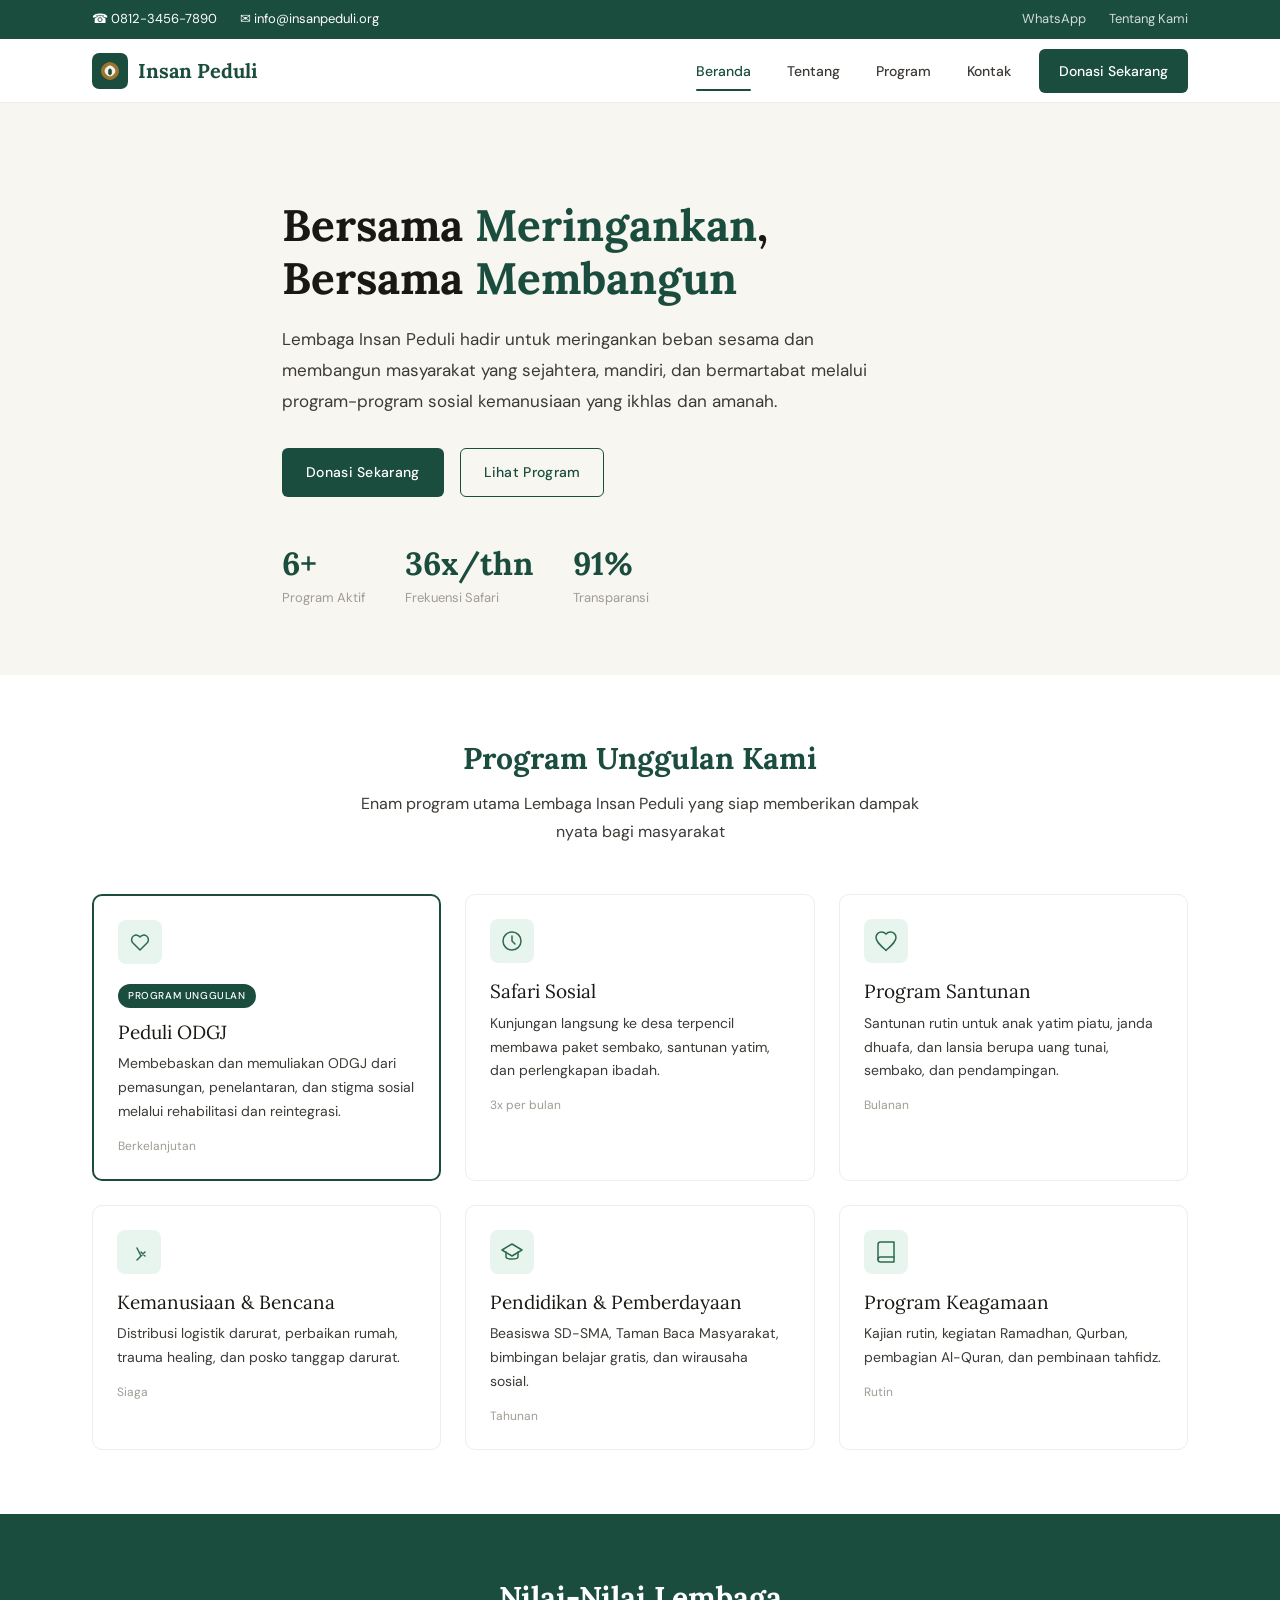
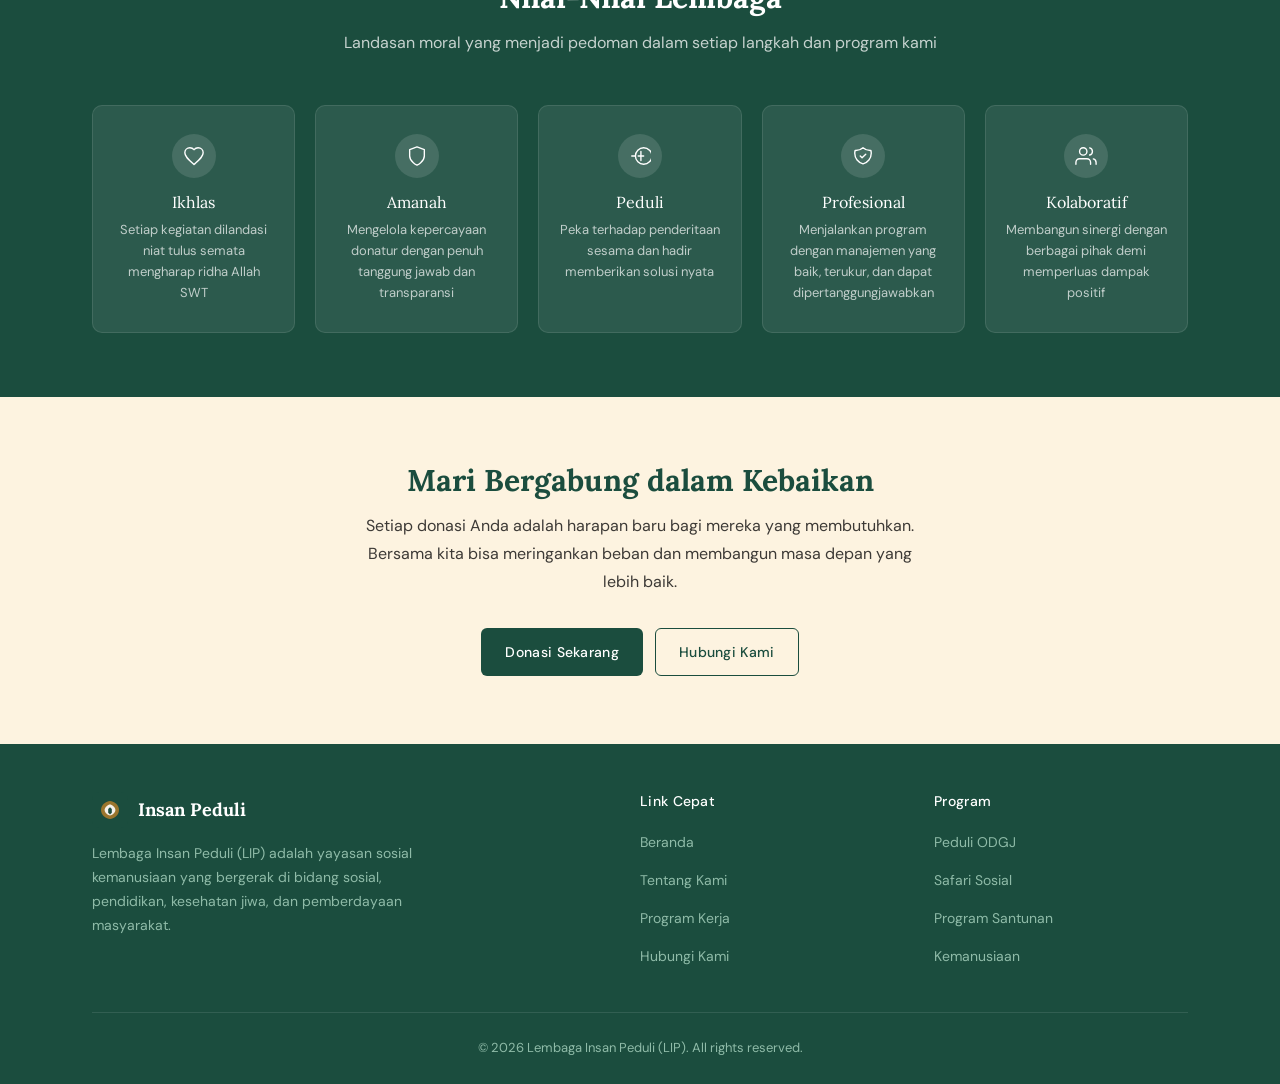
==== index.html @ aee99788 "first commit" ====
<!DOCTYPE html>
<html lang="id">
<head>
  <meta charset="UTF-8">
  <meta name="viewport" content="width=device-width, initial-scale=1.0">
  <meta name="description" content="Lembaga Insan Peduli (LIP) - Yayasan Sosial Kemanusiaan. Bersama Meringankan, Bersama Membangun.">
  <title>Lembaga Insan Peduli | Yayasan Sosial Kemanusiaan</title>
  <link rel="stylesheet" href="css/style.css">
</head>
<body>

  <!-- Top Bar -->
  <div class="top-bar">
    <div class="container">
      <div class="top-bar-left">
        <span>&#9742; 0812-3456-7890</span>
        <span>&#9993; info@insanpeduli.org</span>
      </div>
      <div>
        <a href="https://wa.me/6281234567890" target="_blank">WhatsApp</a>
        <a href="tentang.html">Tentang Kami</a>
      </div>
    </div>
  </div>

  <!-- Header -->
  <header class="header">
    <div class="container">
      <a href="index.html" class="logo">
        <svg width="36" height="36" viewBox="0 0 40 40" fill="none">
          <rect width="40" height="40" rx="8" fill="#1B4D3E"/>
          <path d="M20 10C16 10 10 14 10 20C10 26 16 30 20 30C24 30 30 26 30 20C30 14 24 10 20 10Z" fill="#B07D2A" opacity="0.85"/>
          <path d="M20 14C18 14 14 17 14 20C14 23 18 26 20 26C22 26 26 23 26 20C26 17 22 14 20 14Z" fill="#FFFFFF" opacity="0.9"/>
          <path d="M18 19L20 17L22 19V23L20 25L18 23V19Z" fill="#1B4D3E"/>
        </svg>
        Insan Peduli
      </a>

      <button class="hamburger" aria-label="Menu navigasi">
        <span></span><span></span><span></span>
      </button>

      <nav class="nav">
        <a href="index.html" class="active">Beranda</a>
        <a href="tentang.html">Tentang</a>
        <a href="program.html">Program</a>
        <a href="kontak.html">Kontak</a>
        <a href="https://wa.me/6281234567890" target="_blank" class="btn-donate-nav btn-donate" data-phone="6281234567890">Donasi Sekarang</a>
      </nav>
    </div>
  </header>

  <!-- Hero -->
  <section class="hero">
    <div class="container">
      <h1>Bersama <span>Meringankan</span>,<br>Bersama <span>Membangun</span></h1>
      <p>Lembaga Insan Peduli hadir untuk meringankan beban sesama dan membangun masyarakat yang sejahtera, mandiri, dan bermartabat melalui program-program sosial kemanusiaan yang ikhlas dan amanah.</p>
      <div class="hero-cta">
        <a href="https://wa.me/6281234567890" target="_blank" class="btn btn-primary btn-donate" data-phone="6281234567890">Donasi Sekarang</a>
        <a href="program.html" class="btn btn-secondary">Lihat Program</a>
      </div>
      <div class="hero-stats">
        <div class="stat-item">
          <span class="stat-number" data-target="6" data-suffix="+">0</span>
          <span class="stat-label">Program Aktif</span>
        </div>
        <div class="stat-item">
          <span class="stat-number" data-target="36" data-suffix="x/thn">0</span>
          <span class="stat-label">Frekuensi Safari</span>
        </div>
        <div class="stat-item">
          <span class="stat-number" data-target="100" data-suffix="%">0</span>
          <span class="stat-label">Transparansi</span>
        </div>
      </div>
    </div>
  </section>

  <!-- Program Highlights -->
  <section class="section">
    <div class="container">
      <div class="section-header fade-in">
        <h2>Program Unggulan Kami</h2>
        <p>Enam program utama Lembaga Insan Peduli yang siap memberikan dampak nyata bagi masyarakat</p>
      </div>
      <div class="programs-grid">
        <div class="program-card featured fade-in">
          <div class="card-icon">
            <svg width="24" height="24" viewBox="0 0 24 24" stroke="currentColor" stroke-width="1.5" fill="none" stroke-linecap="round" stroke-linejoin="round">
              <path d="M19.5 12.5L12 20l-7.5-7.5A4.5 4.5 0 1112 7a4.5 4.5 0 117.5 5.5z"/>
            </svg>
          </div>
          <span class="card-badge">Program Unggulan</span>
          <h3>Peduli ODGJ</h3>
          <p>Membebaskan dan memuliakan ODGJ dari pemasungan, penelantaran, dan stigma sosial melalui rehabilitasi dan reintegrasi.</p>
          <span class="card-tag">Berkelanjutan</span>
        </div>
        <div class="program-card fade-in">
          <div class="card-icon">
            <svg width="24" height="24" viewBox="0 0 24 24" stroke="currentColor" stroke-width="1.5" fill="none" stroke-linecap="round" stroke-linejoin="round">
              <path d="M12 21a9 9 0 100-18 9 9 0 000 18z"/>
              <path d="M12 7v5l3 3"/>
            </svg>
          </div>
          <h3>Safari Sosial</h3>
          <p>Kunjungan langsung ke desa terpencil membawa paket sembako, santunan yatim, dan perlengkapan ibadah.</p>
          <span class="card-tag">3x per bulan</span>
        </div>
        <div class="program-card fade-in">
          <div class="card-icon">
            <svg width="24" height="24" viewBox="0 0 24 24" stroke="currentColor" stroke-width="1.5" fill="none" stroke-linecap="round" stroke-linejoin="round">
              <path d="M12 21.35l-1.45-1.32C5.4 15.36 2 12.28 2 8.5 2 5.42 4.42 3 7.5 3c1.74 0 3.41.81 4.5 2.09C13.09 3.81 14.76 3 16.5 3 19.58 3 22 5.42 22 8.5c0 3.78-3.4 6.86-8.55 11.54L12 21.35z"/>
            </svg>
          </div>
          <h3>Program Santunan</h3>
          <p>Santunan rutin untuk anak yatim piatu, janda dhuafa, dan lansia berupa uang tunai, sembako, dan pendampingan.</p>
          <span class="card-tag">Bulanan</span>
        </div>
        <div class="program-card fade-in">
          <div class="card-icon">
            <svg width="24" height="24" viewBox="0 0 24 24" stroke="currentColor" stroke-width="1.5" fill="none" stroke-linecap="round" stroke-linejoin="round">
              <path d="M10 20l4-4m0 0l4-4m-4 4L10 8m4 4l4 4"/>
            </svg>
          </div>
          <h3>Kemanusiaan & Bencana</h3>
          <p>Distribusi logistik darurat, perbaikan rumah, trauma healing, dan posko tanggap darurat.</p>
          <span class="card-tag">Siaga</span>
        </div>
        <div class="program-card fade-in">
          <div class="card-icon">
            <svg width="24" height="24" viewBox="0 0 24 24" stroke="currentColor" stroke-width="1.5" fill="none" stroke-linecap="round" stroke-linejoin="round">
              <path d="M22 10l-10-6L2 10l10 6 10-6z"/>
              <path d="M6 12v5c0 1.1 2.2 2 6 2s6-.9 6-2v-5"/>
            </svg>
          </div>
          <h3>Pendidikan & Pemberdayaan</h3>
          <p>Beasiswa SD-SMA, Taman Baca Masyarakat, bimbingan belajar gratis, dan wirausaha sosial.</p>
          <span class="card-tag">Tahunan</span>
        </div>
        <div class="program-card fade-in">
          <div class="card-icon">
            <svg width="24" height="24" viewBox="0 0 24 24" stroke="currentColor" stroke-width="1.5" fill="none" stroke-linecap="round" stroke-linejoin="round">
              <path d="M4 19.5A2.5 2.5 0 016.5 17H20"/>
              <path d="M6.5 2H20v20H6.5A2.5 2.5 0 014 19.5v-15A2.5 2.5 0 016.5 2z"/>
            </svg>
          </div>
          <h3>Program Keagamaan</h3>
          <p>Kajian rutin, kegiatan Ramadhan, Qurban, pembagian Al-Quran, dan pembinaan tahfidz.</p>
          <span class="card-tag">Rutin</span>
        </div>
      </div>
    </div>
  </section>

  <!-- Nilai Lembaga -->
  <section class="section values-section">
    <div class="container">
      <div class="section-header fade-in">
        <h2>Nilai-Nilai Lembaga</h2>
        <p>Landasan moral yang menjadi pedoman dalam setiap langkah dan program kami</p>
      </div>
      <div class="values-grid">
        <div class="value-item fade-in">
          <div class="value-icon">
            <svg width="22" height="22" viewBox="0 0 24 24" stroke="currentColor" stroke-width="1.5" fill="none" stroke-linecap="round" stroke-linejoin="round">
              <path d="M12 21.35l-1.45-1.32C5.4 15.36 2 12.28 2 8.5 2 5.42 4.42 3 7.5 3c1.74 0 3.41.81 4.5 2.09C13.09 3.81 14.76 3 16.5 3 19.58 3 22 5.42 22 8.5c0 3.78-3.4 6.86-8.55 11.54L12 21.35z"/>
            </svg>
          </div>
          <h4>Ikhlas</h4>
          <p>Setiap kegiatan dilandasi niat tulus semata mengharap ridha Allah SWT</p>
        </div>
        <div class="value-item fade-in">
          <div class="value-icon">
            <svg width="22" height="22" viewBox="0 0 24 24" stroke="currentColor" stroke-width="1.5" fill="none" stroke-linecap="round" stroke-linejoin="round">
              <path d="M12 22s8-4 8-10V5l-8-3-8 3v7c0 6 8 10 8 10z"/>
            </svg>
          </div>
          <h4>Amanah</h4>
          <p>Mengelola kepercayaan donatur dengan penuh tanggung jawab dan transparansi</p>
        </div>
        <div class="value-item fade-in">
          <div class="value-icon">
            <svg width="22" height="22" viewBox="0 0 24 24" stroke="currentColor" stroke-width="1.5" fill="none" stroke-linecap="round" stroke-linejoin="round">
              <path d="M3 12h3m7-5v10m-3-5h6m-9 0a9 9 0 1118 0 9 9 0 01-18 0z"/>
            </svg>
          </div>
          <h4>Peduli</h4>
          <p>Peka terhadap penderitaan sesama dan hadir memberikan solusi nyata</p>
        </div>
        <div class="value-item fade-in">
          <div class="value-icon">
            <svg width="22" height="22" viewBox="0 0 24 24" stroke="currentColor" stroke-width="1.5" fill="none" stroke-linecap="round" stroke-linejoin="round">
              <path d="M9 12l2 2 4-4m5.618-4.016A11.955 11.955 0 0112 2.944a11.955 11.955 0 01-8.618 3.04A12.02 12.02 0 003 9c0 5.591 3.824 10.29 9 11.622 5.176-1.332 9-6.03 9-11.622 0-1.042-.133-2.052-.382-3.016z"/>
            </svg>
          </div>
          <h4>Profesional</h4>
          <p>Menjalankan program dengan manajemen yang baik, terukur, dan dapat dipertanggungjawabkan</p>
        </div>
        <div class="value-item fade-in">
          <div class="value-icon">
            <svg width="22" height="22" viewBox="0 0 24 24" stroke="currentColor" stroke-width="1.5" fill="none" stroke-linecap="round" stroke-linejoin="round">
              <path d="M17 21v-2a4 4 0 00-4-4H5a4 4 0 00-4 4v2"/>
              <circle cx="9" cy="7" r="4"/>
              <path d="M23 21v-2a4 4 0 00-3-3.87"/>
              <path d="M16 3.13a4 4 0 010 7.75"/>
            </svg>
          </div>
          <h4>Kolaboratif</h4>
          <p>Membangun sinergi dengan berbagai pihak demi memperluas dampak positif</p>
        </div>
      </div>
    </div>
  </section>

  <!-- CTA Banner -->
  <section class="section cta-section">
    <div class="container">
      <div class="cta-banner fade-in">
        <h2>Mari Bergabung dalam Kebaikan</h2>
        <p>Setiap donasi Anda adalah harapan baru bagi mereka yang membutuhkan. Bersama kita bisa meringankan beban dan membangun masa depan yang lebih baik.</p>
        <a href="https://wa.me/6281234567890" target="_blank" class="btn btn-primary btn-donate" data-phone="6281234567890">Donasi Sekarang</a>
        <a href="kontak.html" class="btn btn-secondary">Hubungi Kami</a>
      </div>
    </div>
  </section>

  <!-- Footer -->
  <footer class="footer">
    <div class="container">
      <div class="footer-grid">
        <div class="footer-brand">
          <div class="logo">
            <svg width="32" height="32" viewBox="0 0 40 40" fill="none">
              <rect width="40" height="40" rx="8" fill="#1B4D3E"/>
              <path d="M20 10C16 10 10 14 10 20C10 26 16 30 20 30C24 30 30 26 30 20C30 14 24 10 20 10Z" fill="#B07D2A" opacity="0.85"/>
              <path d="M20 14C18 14 14 17 14 20C14 23 18 26 20 26C22 26 26 23 26 20C26 17 22 14 20 14Z" fill="#FFFFFF" opacity="0.9"/>
              <path d="M18 19L20 17L22 19V23L20 25L18 23V19Z" fill="#1B4D3E"/>
            </svg>
            Insan Peduli
          </div>
          <p>Lembaga Insan Peduli (LIP) adalah yayasan sosial kemanusiaan yang bergerak di bidang sosial, pendidikan, kesehatan jiwa, dan pemberdayaan masyarakat.</p>
        </div>
        <div>
          <h4>Link Cepat</h4>
          <ul class="footer-links">
            <li><a href="index.html">Beranda</a></li>
            <li><a href="tentang.html">Tentang Kami</a></li>
            <li><a href="program.html">Program Kerja</a></li>
            <li><a href="kontak.html">Hubungi Kami</a></li>
          </ul>
        </div>
        <div>
          <h4>Program</h4>
          <ul class="footer-links">
            <li><a href="program.html">Peduli ODGJ</a></li>
            <li><a href="program.html#safari">Safari Sosial</a></li>
            <li><a href="program.html#santunan">Program Santunan</a></li>
            <li><a href="program.html#kemanusiaan">Kemanusiaan</a></li>
          </ul>
        </div>
      </div>
      <div class="footer-bottom">
        &copy; <span id="currentYear">2026</span> Lembaga Insan Peduli (LIP). All rights reserved.
      </div>
    </div>
  </footer>

  <script src="js/script.js"></script>
</body>
</html>
---- css/style.css ----
@import url('https://fonts.googleapis.com/css2?family=Lora:wght@400;700&family=DM+Sans:ital,wght@0,400;0,500;1,400&display=swap');

:root {
  --primary: #1B4D3E;
  --primary-hover: #153D31;
  --primary-light: #2D6A4F;
  --secondary: #B07D2A;
  --secondary-bg: #FDF3E0;
  --bg: #FFFFFF;
  --bg-alt: #F8F6F1;
  --border: #F0EDE8;
  --border-input: #D4CFC9;
  --text: #1A1814;
  --text-body: #3D3A36;
  --text-muted: #A09C95;
  --text-footer-muted: #8FBBA8;
  --shadow-hover: 0 4px 16px rgba(0,0,0,0.06);
  --shadow-nav: 0 1px 8px rgba(0,0,0,0.06);
  --radius: 6px;
  --radius-card: 10px;
  --transition: 0.2s ease;
  --font-heading: 'Lora', Georgia, serif;
  --font-body: 'DM Sans', -apple-system, BlinkMacSystemFont, 'Segoe UI', sans-serif;
  --container: 1160px;
}

*, *::before, *::after {
  margin: 0;
  padding: 0;
  box-sizing: border-box;
}

html {
  scroll-behavior: smooth;
}

body {
  font-family: var(--font-body);
  color: var(--text-body);
  background: var(--bg);
  line-height: 1.75;
  -webkit-font-smoothing: antialiased;
}

h1, h2, h3, h4 {
  font-family: var(--font-heading);
  color: var(--text);
  line-height: 1.3;
}

h1 { font-size: clamp(30px, 4vw, 44px); font-weight: 700; color: var(--text); }
h2 { font-size: clamp(24px, 3vw, 30px); font-weight: 700; color: var(--primary); }
h3 { font-size: clamp(17px, 1.6vw, 19px); font-weight: 400; color: var(--text); }
h4 { font-size: 16px; font-weight: 500; color: var(--text); }

p { font-size: 16px; color: var(--text-body); line-height: 1.75; }
small, .text-muted { font-size: 13px; color: var(--text-muted); }

a {
  color: var(--primary-light);
  text-decoration: none;
  transition: color var(--transition);
}
a:hover { color: var(--primary); }

img { max-width: 100%; height: auto; display: block; }

.container {
  width: 100%;
  max-width: var(--container);
  margin: 0 auto;
  padding: 0 32px;
}

.section {
  padding: 64px 0;
}

.section-header {
  text-align: center;
  margin-bottom: 48px;
}

.section-header h2 {
  margin-bottom: 12px;
}

.section-header p {
  max-width: 600px;
  margin: 0 auto;
  font-size: 16px;
  color: var(--text-body);
}

/* ============ TOP BAR ============ */
.top-bar {
  background: var(--primary);
  color: #fff;
  font-size: 13px;
  padding: 8px 0;
}

.top-bar .container {
  display: flex;
  justify-content: space-between;
  align-items: center;
}

.top-bar a {
  color: rgba(255,255,255,0.8);
  margin-left: 20px;
  font-size: 13px;
}

.top-bar a:hover { color: #fff; }

.top-bar .top-bar-left span {
  margin-right: 20px;
}

/* ============ HEADER / NAV ============ */
.header {
  background: var(--bg);
  border-bottom: 1px solid var(--border);
  position: sticky;
  top: 0;
  z-index: 1000;
  transition: box-shadow var(--transition);
  height: 64px;
}

.header.scrolled {
  box-shadow: var(--shadow-nav);
}

.header .container {
  display: flex;
  justify-content: space-between;
  align-items: center;
  height: 64px;
}

.logo {
  display: flex;
  align-items: center;
  gap: 10px;
  font-family: var(--font-heading);
  font-weight: 700;
  font-size: 20px;
  color: var(--primary);
}

.logo svg {
  width: 36px;
  height: 36px;
}

.nav {
  display: flex;
  align-items: center;
  gap: 4px;
}

.nav a {
  padding: 8px 16px;
  color: var(--text-body);
  font-family: var(--font-body);
  font-weight: 500;
  font-size: 14px;
  border-radius: var(--radius);
  transition: color var(--transition);
  position: relative;
}

.nav a:hover {
  color: var(--primary);
}

.nav a.active {
  color: var(--primary);
}

.nav a.active::after {
  content: '';
  position: absolute;
  bottom: 0;
  left: 16px;
  right: 16px;
  height: 2px;
  background: var(--primary);
  border-radius: 1px;
}

.btn-donate-nav {
  background: var(--primary) !important;
  color: #fff !important;
  padding: 10px 20px !important;
  border-radius: var(--radius) !important;
  font-weight: 500 !important;
  font-size: 14px !important;
  margin-left: 8px;
}

.btn-donate-nav:hover {
  background: var(--primary-hover) !important;
  color: #fff !important;
}

/* Hamburger */
.hamburger {
  display: none;
  flex-direction: column;
  gap: 5px;
  cursor: pointer;
  padding: 8px;
  background: none;
  border: none;
  min-width: 44px;
  min-height: 44px;
  align-items: center;
  justify-content: center;
}

.hamburger span {
  width: 22px;
  height: 2px;
  background: var(--text-body);
  border-radius: 2px;
  transition: var(--transition);
}

.hamburger.active span:nth-child(1) {
  transform: rotate(45deg) translate(5px, 5px);
}
.hamburger.active span:nth-child(2) {
  opacity: 0;
}
.hamburger.active span:nth-child(3) {
  transform: rotate(-45deg) translate(5px, -5px);
}

/* ============ BUTTONS ============ */
.btn {
  display: inline-flex;
  align-items: center;
  gap: 8px;
  padding: 12px 24px;
  border-radius: var(--radius);
  font-family: var(--font-body);
  font-weight: 500;
  font-size: 14px;
  letter-spacing: 0.3px;
  border: none;
  cursor: pointer;
  transition: background var(--transition), color var(--transition);
  text-decoration: none;
}

.btn-primary {
  background: var(--primary);
  color: #fff;
}

.btn-primary:hover {
  background: var(--primary-hover);
  color: #fff;
}

.btn-secondary {
  background: transparent;
  color: var(--primary);
  border: 1.5px solid var(--primary);
  padding: 11px 23px;
}

.btn-secondary:hover {
  background: #F0F7F4;
  color: var(--primary);
}

.btn-wa {
  background: #25D366;
  color: #fff;
}

.btn-wa:hover {
  background: #1da851;
  color: #fff;
}

/* ============ HERO ============ */
.hero {
  padding: 96px 0 64px;
  background: var(--bg-alt);
}

.hero .container {
  max-width: 780px;
  margin: 0 auto;
  padding: 0 32px;
}

.hero h1 {
  margin-bottom: 20px;
  line-height: 1.2;
}

.hero h1 span {
  color: var(--primary);
}

.hero p {
  font-size: 17px;
  color: var(--text-body);
  margin-bottom: 32px;
  max-width: 600px;
  line-height: 1.8;
}

.hero-cta {
  display: flex;
  gap: 16px;
  flex-wrap: wrap;
  margin-bottom: 48px;
}

.hero-stats {
  display: flex;
  gap: 40px;
}

.hero-stats .stat-item {
  text-align: left;
}

.hero-stats .stat-number {
  font-family: var(--font-heading);
  font-size: 32px;
  font-weight: 700;
  color: var(--primary);
  display: block;
  line-height: 1.2;
}

.hero-stats .stat-label {
  font-size: 13px;
  color: var(--text-muted);
  font-weight: 400;
}

@media (prefers-reduced-motion: reduce) {
  *, *::before, *::after {
    animation-duration: 0.01ms !important;
    transition-duration: 0.01ms !important;
  }
}

/* ============ PROGRAM HIGHLIGHTS ============ */
.programs-grid {
  display: grid;
  grid-template-columns: repeat(3, 1fr);
  gap: 24px;
}

.program-card {
  background: var(--bg);
  border-radius: var(--radius-card);
  padding: 24px 24px 20px;
  box-shadow: none;
  border: 1px solid var(--border);
  transition: transform var(--transition), box-shadow var(--transition);
}

.program-card:hover {
  transform: translateY(-2px);
  box-shadow: var(--shadow-hover);
}

.program-card .card-icon {
  width: 44px;
  height: 44px;
  background: #E8F5EE;
  border-radius: 8px;
  display: flex;
  align-items: center;
  justify-content: center;
  font-size: 22px;
  margin-bottom: 16px;
  color: var(--primary-light);
}

.program-card h3 {
  margin-bottom: 8px;
}

.program-card p {
  font-size: 14px;
  color: var(--text-body);
  line-height: 1.7;
}

.program-card .card-badge {
  display: inline-block;
  background: var(--primary);
  color: #fff;
  font-family: var(--font-body);
  font-weight: 500;
  font-size: 10px;
  text-transform: uppercase;
  letter-spacing: 0.6px;
  padding: 3px 10px;
  border-radius: 100px;
  margin-bottom: 12px;
}

.program-card .card-tag {
  display: inline-block;
  font-size: 12px;
  color: var(--text-muted);
  margin-top: 12px;
  font-weight: 400;
}

.program-card.featured {
  border: 2px solid var(--primary);
}

/* ============ VALUES ============ */
.values-section {
  background: var(--primary);
}

.values-section .section-header h2 {
  color: #fff;
}

.values-section .section-header p {
  color: rgba(255,255,255,0.75);
}

.values-grid {
  display: grid;
  grid-template-columns: repeat(5, 1fr);
  gap: 20px;
}

.value-item {
  background: rgba(255,255,255,0.08);
  border-radius: var(--radius-card);
  padding: 28px 20px;
  text-align: center;
  border: 1px solid rgba(255,255,255,0.1);
  transition: background var(--transition);
}

.value-item:hover {
  background: rgba(255,255,255,0.12);
}

.value-item .value-icon {
  width: 44px;
  height: 44px;
  background: rgba(255,255,255,0.12);
  border-radius: 50%;
  display: flex;
  align-items: center;
  justify-content: center;
  font-size: 20px;
  margin: 0 auto 14px;
  color: #fff;
}

.value-item h4 {
  font-size: 16px;
  margin-bottom: 8px;
  color: #fff;
  font-family: var(--font-heading);
  font-weight: 400;
}

.value-item p {
  font-size: 13px;
  color: rgba(255,255,255,0.7);
  line-height: 1.6;
}

/* ============ CTA BANNER ============ */
.cta-section {
  background: var(--secondary-bg);
}

.cta-banner {
  text-align: center;
  max-width: 700px;
  margin: 0 auto;
}

.cta-banner h2 {
  margin-bottom: 12px;
}

.cta-banner p {
  color: var(--text-body);
  max-width: 560px;
  margin: 0 auto 28px;
  font-size: 16px;
}

.cta-banner .btn {
  margin: 4px;
}

/* ============ FOOTER ============ */
.footer {
  background: var(--primary);
  padding: 48px 0 24px;
}

.footer-grid {
  display: grid;
  grid-template-columns: 2fr 1fr 1fr;
  gap: 40px;
  padding-bottom: 32px;
  border-bottom: 1px solid rgba(255,255,255,0.1);
}

.footer-brand .logo {
  color: #fff;
  font-size: 18px;
  margin-bottom: 14px;
}

.footer-brand p {
  font-size: 14px;
  line-height: 1.7;
  color: var(--text-footer-muted);
  max-width: 360px;
}

.footer h4 {
  color: #fff;
  font-size: 14px;
  margin-bottom: 18px;
  letter-spacing: 0.3px;
  font-family: var(--font-body);
  font-weight: 500;
}

.footer-links {
  list-style: none;
}

.footer-links li {
  margin-bottom: 10px;
}

.footer-links a {
  color: var(--text-footer-muted);
  font-size: 14px;
}

.footer-links a:hover {
  color: #fff;
}

.footer-contact p {
  font-size: 14px;
  margin-bottom: 8px;
  display: flex;
  align-items: flex-start;
  gap: 8px;
  color: var(--text-footer-muted);
}

.footer-contact .contact-label {
  min-width: 70px;
  color: rgba(255,255,255,0.7);
}

.footer-bottom {
  padding: 24px 0 0;
  text-align: center;
  font-size: 13px;
  color: var(--text-footer-muted);
}

/* ============ PAGE HERO (Inner Pages) ============ */
.page-hero {
  background: var(--bg-alt);
  padding: 64px 0 48px;
  text-align: center;
  border-bottom: 1px solid var(--border);
}

.page-hero h1 {
  margin-bottom: 10px;
  color: var(--text);
}

.page-hero p {
  color: var(--text-body);
  font-size: 17px;
  max-width: 500px;
  margin: 0 auto;
}

.page-hero .breadcrumb {
  font-size: 13px;
  color: var(--text-muted);
  margin-top: 12px;
}

.page-hero .breadcrumb a {
  color: var(--text-muted);
}

.page-hero .breadcrumb a:hover {
  color: var(--primary);
}

/* ============ ABOUT PAGE ============ */
.about-intro {
  display: grid;
  grid-template-columns: 1fr 1fr;
  gap: 50px;
  align-items: center;
}

.about-intro-content h2 {
  margin-bottom: 16px;
}

.about-intro-content p {
  color: var(--text-body);
  margin-bottom: 16px;
  line-height: 1.8;
  font-size: 16px;
}

.about-intro-image {
  border-radius: var(--radius-card);
  overflow: hidden;
  background: var(--bg-alt);
  border: 1px solid var(--border);
  aspect-ratio: 4/3;
  display: flex;
  align-items: center;
  justify-content: center;
  color: var(--primary);
}

/* Vision Mission */
.visi-misi {
  display: grid;
  grid-template-columns: 1fr 1fr;
  gap: 24px;
}

.visi-box, .misi-box {
  background: var(--bg);
  border-radius: var(--radius-card);
  padding: 32px;
  border: 1px solid var(--border);
}

.visi-box h3, .misi-box h3 {
  margin-bottom: 16px;
  display: flex;
  align-items: center;
  gap: 10px;
  font-size: 20px;
  font-weight: 700;
  color: var(--primary);
}

.visi-box p {
  font-size: 17px;
  font-style: italic;
  color: var(--text-body);
  line-height: 1.8;
}

.misi-box ul {
  list-style: none;
  padding: 0;
}

.misi-box ul li {
  padding: 8px 0;
  color: var(--text-body);
  display: flex;
  gap: 10px;
  align-items: flex-start;
  font-size: 15px;
}

.misi-box ul li::before {
  content: '';
  width: 6px;
  height: 6px;
  background: var(--primary-light);
  border-radius: 50%;
  flex-shrink: 0;
  margin-top: 10px;
}

/* Structure Table */
.structure-table-wrapper {
  overflow-x: auto;
  background: var(--bg);
  border-radius: var(--radius-card);
  border: 1px solid var(--border);
}

.structure-table {
  width: 100%;
  border-collapse: collapse;
}

.structure-table th {
  background: var(--primary);
  color: #fff;
  padding: 12px 20px;
  text-align: left;
  font-weight: 500;
  font-size: 14px;
  font-family: var(--font-body);
}

.structure-table td {
  padding: 12px 20px;
  border-bottom: 1px solid var(--border);
  color: var(--text-body);
  font-size: 15px;
}

.structure-table tr:last-child td {
  border-bottom: none;
}

.structure-table tr:hover td {
  background: var(--bg-alt);
}

/* ============ PROGRAMS PAGE ============ */
.program-detail-card {
  background: var(--bg);
  border-radius: var(--radius-card);
  overflow: hidden;
  border: 1px solid var(--border);
  margin-bottom: 24px;
  display: grid;
  grid-template-columns: 1fr 2fr;
  transition: transform var(--transition), box-shadow var(--transition);
}

.program-detail-card:hover {
  transform: translateY(-2px);
  box-shadow: var(--shadow-hover);
}

.program-detail-card .pd-icon {
  background: var(--bg-alt);
  display: flex;
  flex-direction: column;
  align-items: center;
  justify-content: center;
  color: var(--primary);
  padding: 32px;
  text-align: center;
  min-height: 200px;
  border-right: 1px solid var(--border);
}

.program-detail-card .pd-icon .pd-emoji {
  font-size: 36px;
  margin-bottom: 10px;
}

.program-detail-card .pd-icon .pd-label {
  font-size: 11px;
  text-transform: uppercase;
  letter-spacing: 0.8px;
  color: var(--text-muted);
  font-family: var(--font-body);
  font-weight: 500;
}

.program-detail-card .pd-body {
  padding: 28px 28px 24px;
}

.program-detail-card .pd-body h3 {
  margin-bottom: 8px;
  font-size: 20px;
  font-weight: 700;
  color: var(--text);
}

.program-detail-card .pd-body .pd-badge {
  display: inline-block;
  background: var(--secondary-bg);
  color: #8A5E1A;
  font-family: var(--font-body);
  font-weight: 500;
  font-size: 11px;
  text-transform: uppercase;
  letter-spacing: 0.6px;
  padding: 4px 12px;
  border-radius: 100px;
  margin-bottom: 12px;
}

.program-detail-card .pd-body p {
  color: var(--text-body);
  font-size: 15px;
  line-height: 1.8;
  margin-bottom: 12px;
}

.program-detail-card .pd-body .pd-details {
  display: grid;
  grid-template-columns: 1fr 1fr;
  gap: 6px;
  margin-top: 16px;
  padding-top: 16px;
  border-top: 1px solid var(--border);
}

.program-detail-card .pd-body .pd-details span {
  font-size: 13px;
  color: var(--text-muted);
  display: flex;
  align-items: center;
  gap: 6px;
}

.program-detail-card .pd-body .pd-details strong {
  color: var(--text-body);
  font-weight: 500;
}

/* ============ CONTACT PAGE ============ */
.contact-grid {
  display: grid;
  grid-template-columns: 1fr 1.2fr;
  gap: 40px;
}

.contact-info-cards {
  display: flex;
  flex-direction: column;
  gap: 16px;
}

.contact-info-item {
  background: var(--bg);
  border-radius: var(--radius-card);
  padding: 20px 24px;
  border: 1px solid var(--border);
  display: flex;
  align-items: flex-start;
  gap: 16px;
  transition: background var(--transition);
}

.contact-info-item:hover {
  background: var(--bg-alt);
}

.contact-info-item .ci-icon {
  width: 44px;
  height: 44px;
  background: #E8F5EE;
  border-radius: 8px;
  display: flex;
  align-items: center;
  justify-content: center;
  font-size: 20px;
  flex-shrink: 0;
  color: var(--primary-light);
}

.contact-info-item h4 {
  font-size: 15px;
  margin-bottom: 4px;
}

.contact-info-item p {
  color: var(--text-body);
  font-size: 14px;
  line-height: 1.6;
}

.contact-info-item a {
  color: var(--primary-light);
  font-weight: 500;
}

.contact-form-wrapper {
  background: var(--bg);
  border-radius: var(--radius-card);
  padding: 32px;
  border: 1px solid var(--border);
}

.contact-form-wrapper h3 {
  margin-bottom: 24px;
  font-size: 22px;
  color: var(--primary);
  font-weight: 700;
}

.form-group {
  margin-bottom: 18px;
}

.form-group label {
  display: block;
  font-size: 13px;
  font-weight: 500;
  margin-bottom: 6px;
  color: var(--text-body);
  font-family: var(--font-body);
}

.form-group input,
.form-group textarea,
.form-group select {
  width: 100%;
  padding: 10px 14px;
  border: 1px solid var(--border-input);
  border-radius: var(--radius);
  font-family: var(--font-body);
  font-size: 15px;
  color: var(--text);
  background: var(--bg);
  transition: border-color var(--transition), box-shadow var(--transition);
  outline: none;
}

.form-group input:focus,
.form-group textarea:focus,
.form-group select:focus {
  border-color: var(--primary-light);
  box-shadow: 0 0 0 3px rgba(45, 106, 79, 0.12);
}

.form-group input::placeholder,
.form-group textarea::placeholder {
  color: var(--text-muted);
}

.form-group textarea {
  min-height: 120px;
  resize: vertical;
}

.form-row {
  display: grid;
  grid-template-columns: 1fr 1fr;
  gap: 16px;
}

/* Map */
.map-wrapper {
  border-radius: var(--radius-card);
  overflow: hidden;
  border: 1px solid var(--border);
  margin-top: 40px;
}

.map-placeholder {
  height: 300px;
  background: var(--bg-alt);
  display: flex;
  flex-direction: column;
  align-items: center;
  justify-content: center;
  color: var(--text-muted);
  font-size: 15px;
}

.map-placeholder .map-icon {
  font-size: 40px;
  margin-bottom: 10px;
  opacity: 0.5;
}

/* ============ RESPONSIVE ============ */
@media (max-width: 1023px) {
  .values-grid {
    grid-template-columns: repeat(3, 1fr);
  }
  .programs-grid {
    grid-template-columns: repeat(2, 1fr);
  }
  .program-detail-card {
    grid-template-columns: 1fr;
  }
  .program-detail-card .pd-icon {
    min-height: 140px;
    padding: 24px;
    border-right: none;
    border-bottom: 1px solid var(--border);
  }
}

@media (max-width: 639px) {
  .container {
    padding: 0 20px;
  }

  .section {
    padding: 40px 0;
  }

  .section-header {
    margin-bottom: 32px;
  }

  .header {
    height: 56px;
  }

  .header .container {
    height: 56px;
  }

  .hamburger {
    display: flex;
  }

  .nav {
    position: fixed;
    top: 56px;
    left: 0;
    right: 0;
    background: var(--bg);
    flex-direction: column;
    padding: 16px;
    border-bottom: 1px solid var(--border);
    box-shadow: var(--shadow-nav);
    transform: translateY(-110%);
    opacity: 0;
    pointer-events: none;
    transition: transform var(--transition), opacity var(--transition);
    gap: 2px;
  }

  .nav.open {
    transform: translateY(0);
    opacity: 1;
    pointer-events: all;
  }

  .nav a {
    width: 100%;
    padding: 12px 16px;
    min-height: 44px;
    display: flex;
    align-items: center;
  }

  .nav a.active::after {
    display: none;
  }

  .btn-donate-nav {
    margin-left: 0;
    margin-top: 8px;
    text-align: center;
    justify-content: center;
  }

  .hero {
    padding: 48px 0 40px;
  }

  .hero .container {
    padding: 0 20px;
  }

  .hero h1 {
    font-size: 30px;
  }

  .hero p {
    font-size: 15px;
  }

  .hero-cta {
    flex-direction: column;
    gap: 12px;
  }

  .hero-cta .btn {
    width: 100%;
    justify-content: center;
  }

  .hero-stats {
    gap: 24px;
    flex-wrap: wrap;
  }

  .hero-stats .stat-number {
    font-size: 26px;
  }

  .values-grid {
    grid-template-columns: repeat(2, 1fr);
  }

  .programs-grid {
    grid-template-columns: 1fr;
  }

  .about-intro {
    grid-template-columns: 1fr;
    gap: 24px;
  }

  .visi-misi {
    grid-template-columns: 1fr;
  }

  .contact-grid {
    grid-template-columns: 1fr;
  }

  .form-row {
    grid-template-columns: 1fr;
  }

  .footer-grid {
    grid-template-columns: 1fr;
    gap: 32px;
  }

  .cta-banner .btn {
    width: 100%;
    justify-content: center;
  }

  .page-hero {
    padding: 40px 0 32px;
  }

  .program-detail-card .pd-body {
    padding: 20px;
  }

  .program-detail-card .pd-body .pd-details {
    grid-template-columns: 1fr;
  }

  .contact-form-wrapper {
    padding: 24px 20px;
  }

  .contact-info-item {
    padding: 16px 20px;
  }
}

@media (max-width: 420px) {
  .hero-cta .btn {
    width: 100%;
    justify-content: center;
  }

  .values-grid {
    grid-template-columns: 1fr;
  }

  .btn {
    width: 100%;
    justify-content: center;
  }
}

/* ============ ANIMATIONS ============ */
.fade-in {
  opacity: 0;
  transform: translateY(12px);
  transition: opacity 0.4s ease, transform 0.4s ease;
}

.fade-in.visible {
  opacity: 1;
  transform: translateY(0);
}

/* ============ SUCCESS MESSAGE ============ */
.form-success {
  display: none;
  background: #E8F5EE;
  color: var(--primary);
  padding: 14px 18px;
  border-radius: var(--radius);
  margin-bottom: 20px;
  font-size: 14px;
  border: 1px solid rgba(27, 77, 62, 0.15);
}

.form-success.show {
  display: block;
}
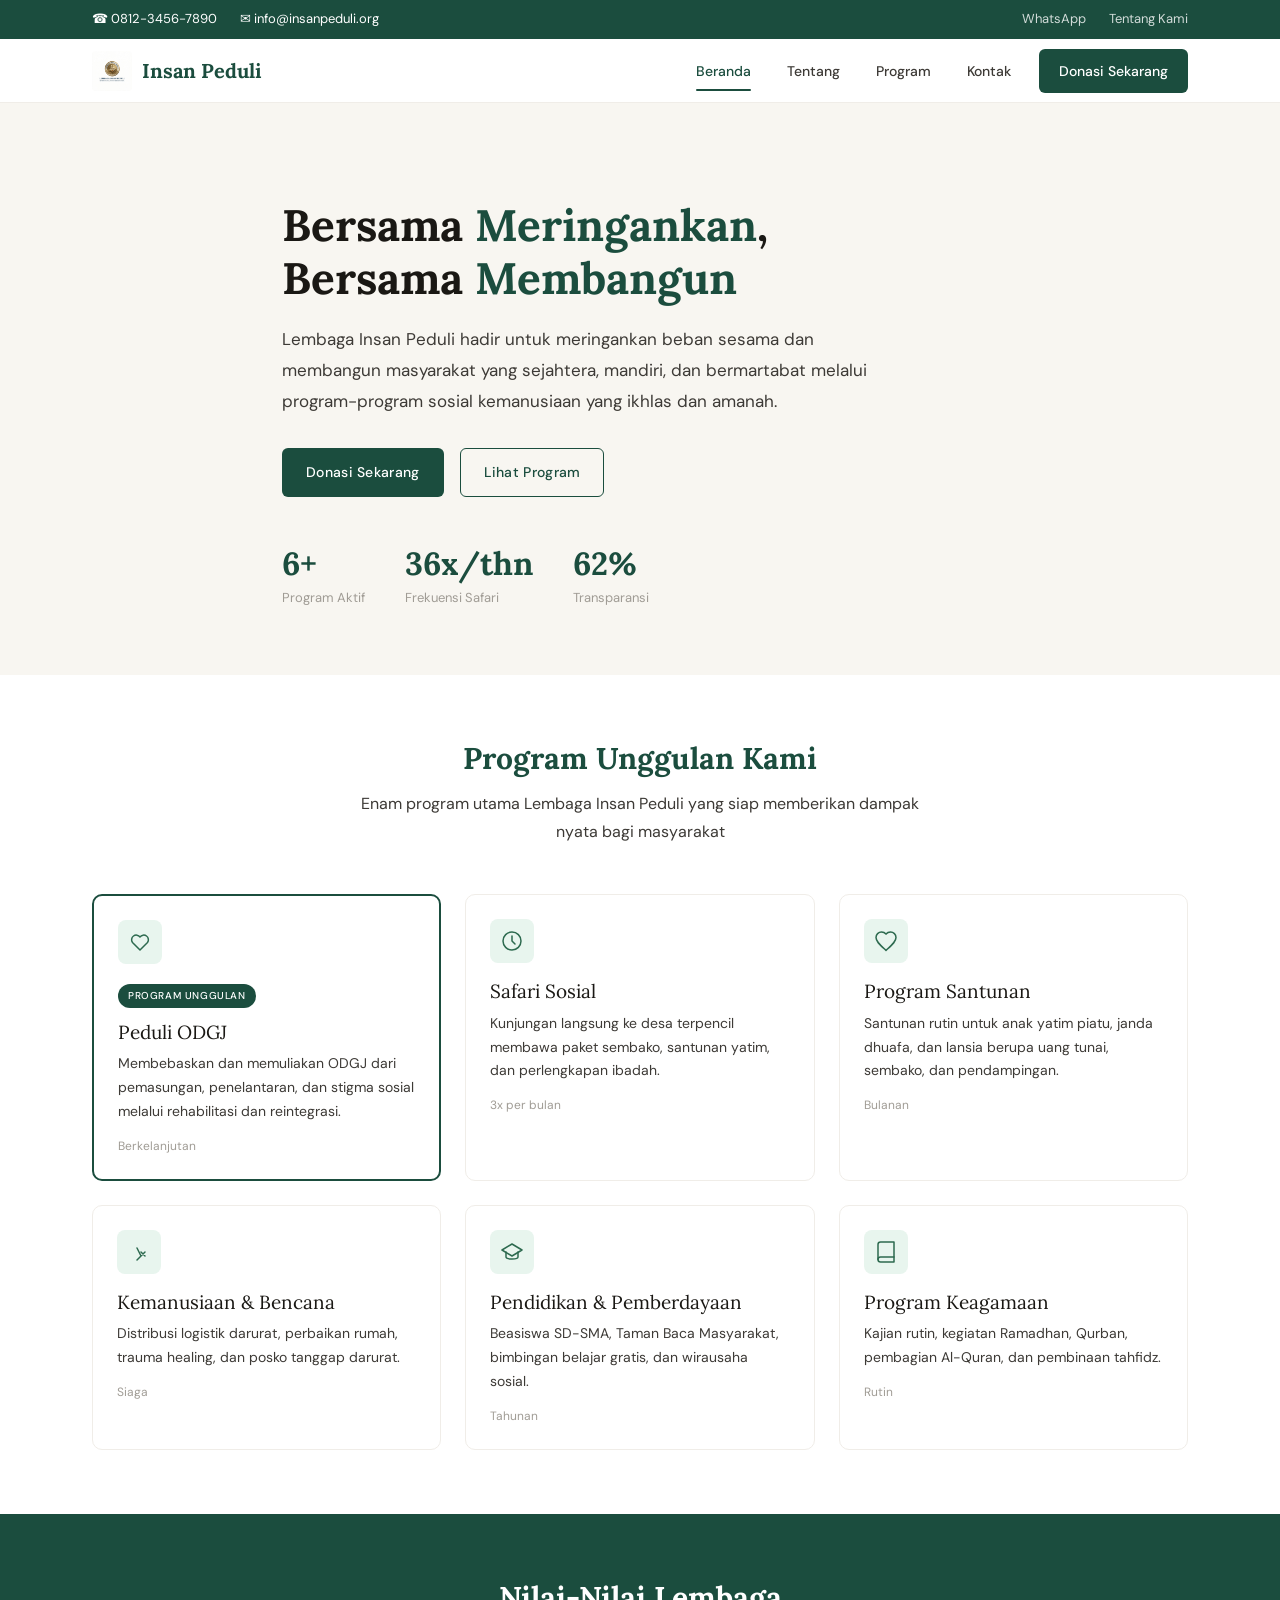
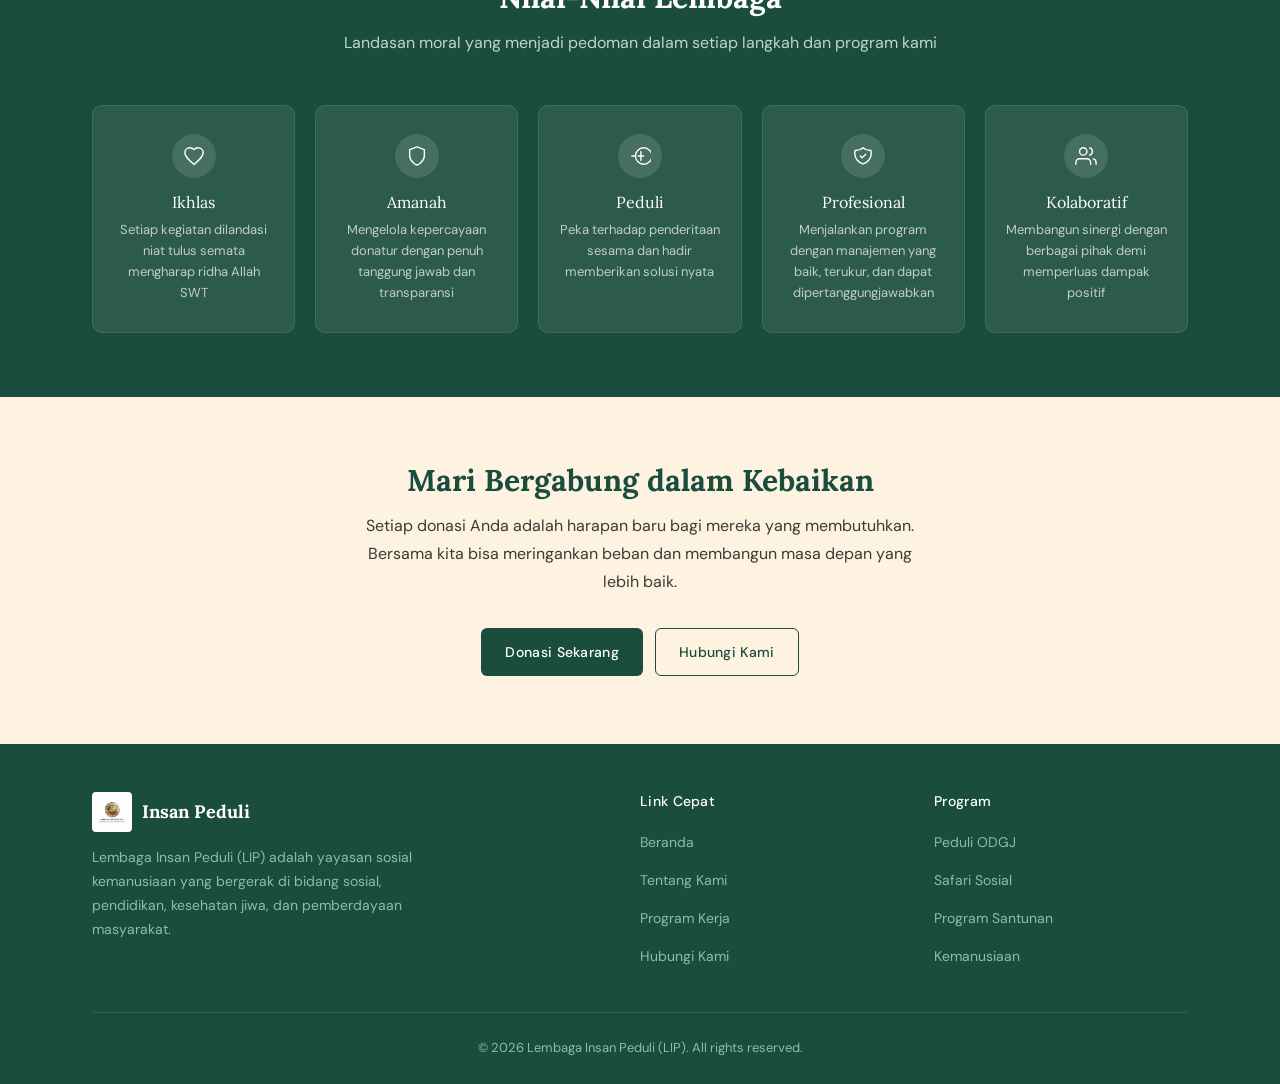
==== commit 7472dcc6: "up" ====
--- a/index.html
+++ b/index.html
@@ -27,12 +27,7 @@
   <header class="header">
     <div class="container">
       <a href="index.html" class="logo">
-        <svg width="36" height="36" viewBox="0 0 40 40" fill="none">
-          <rect width="40" height="40" rx="8" fill="#1B4D3E"/>
-          <path d="M20 10C16 10 10 14 10 20C10 26 16 30 20 30C24 30 30 26 30 20C30 14 24 10 20 10Z" fill="#B07D2A" opacity="0.85"/>
-          <path d="M20 14C18 14 14 17 14 20C14 23 18 26 20 26C22 26 26 23 26 20C26 17 22 14 20 14Z" fill="#FFFFFF" opacity="0.9"/>
-          <path d="M18 19L20 17L22 19V23L20 25L18 23V19Z" fill="#1B4D3E"/>
-        </svg>
+        <img src="images/Logo/logo.jpg" alt="Logo Lembaga Insan Peduli">
         Insan Peduli
       </a>
 
@@ -230,12 +225,7 @@
       <div class="footer-grid">
         <div class="footer-brand">
           <div class="logo">
-            <svg width="32" height="32" viewBox="0 0 40 40" fill="none">
-              <rect width="40" height="40" rx="8" fill="#1B4D3E"/>
-              <path d="M20 10C16 10 10 14 10 20C10 26 16 30 20 30C24 30 30 26 30 20C30 14 24 10 20 10Z" fill="#B07D2A" opacity="0.85"/>
-              <path d="M20 14C18 14 14 17 14 20C14 23 18 26 20 26C22 26 26 23 26 20C26 17 22 14 20 14Z" fill="#FFFFFF" opacity="0.9"/>
-              <path d="M18 19L20 17L22 19V23L20 25L18 23V19Z" fill="#1B4D3E"/>
-            </svg>
+            <img src="images/Logo/logo.jpg" alt="Logo Lembaga Insan Peduli">
             Insan Peduli
           </div>
           <p>Lembaga Insan Peduli (LIP) adalah yayasan sosial kemanusiaan yang bergerak di bidang sosial, pendidikan, kesehatan jiwa, dan pemberdayaan masyarakat.</p>
--- a/css/style.css
+++ b/css/style.css
@@ -155,6 +155,12 @@
   height: 36px;
 }
 
+.logo img {
+  height: 40px;
+  width: auto;
+  border-radius: 4px;
+}
+
 .nav {
   display: flex;
   align-items: center;
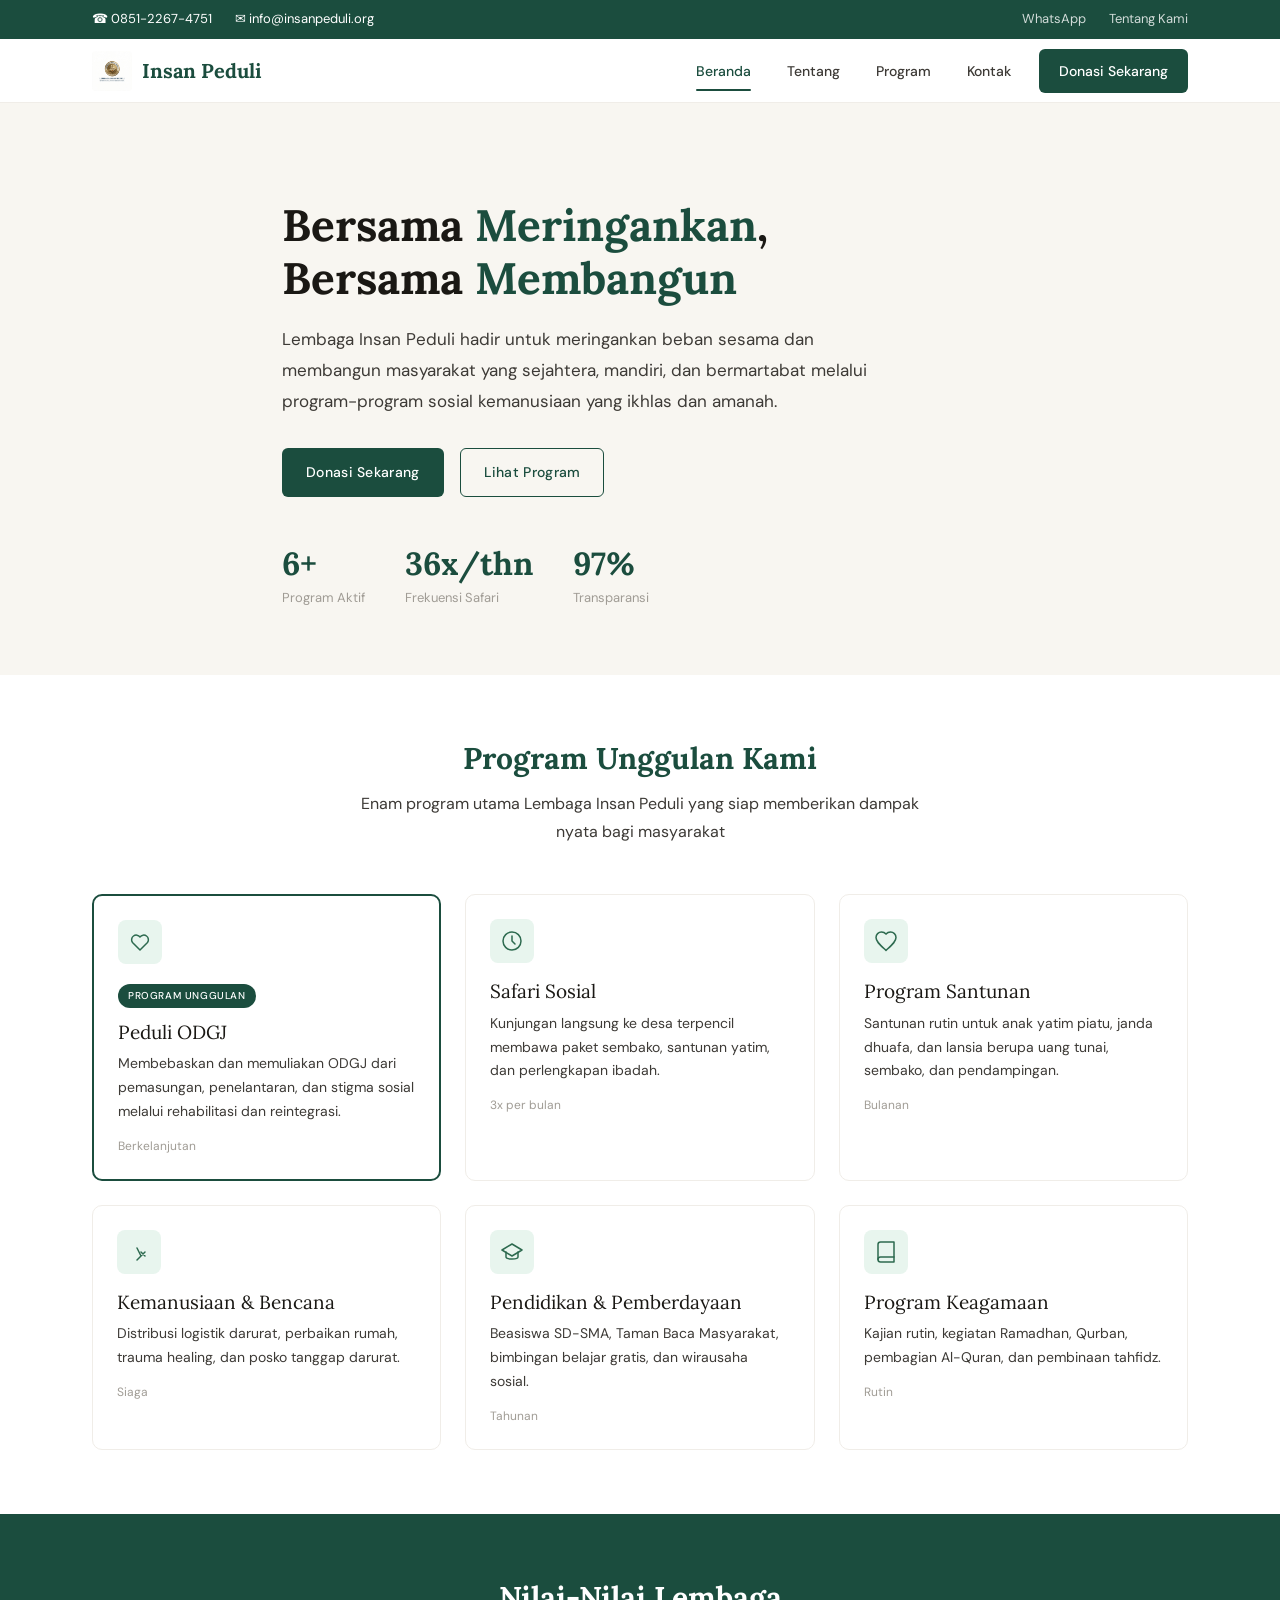
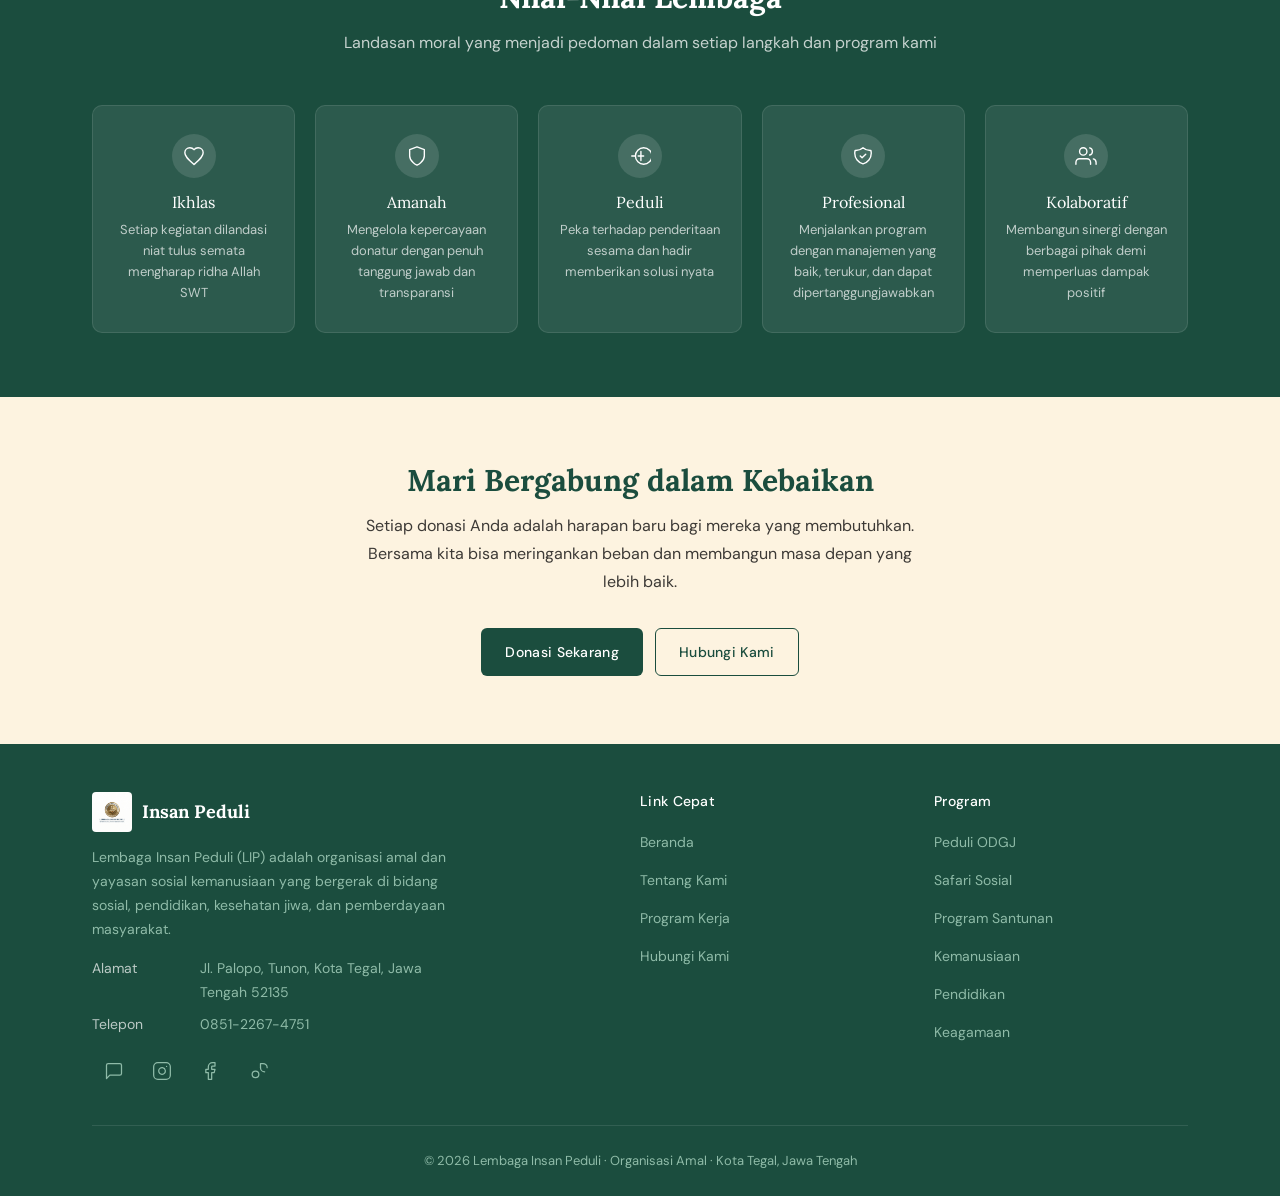
==== commit cf78056b: "up" ====
--- a/index.html
+++ b/index.html
@@ -13,11 +13,11 @@
   <div class="top-bar">
     <div class="container">
       <div class="top-bar-left">
-        <span>&#9742; 0812-3456-7890</span>
+        <span>&#9742; 0851-2267-4751</span>
         <span>&#9993; info@insanpeduli.org</span>
       </div>
       <div>
-        <a href="https://wa.me/6281234567890" target="_blank">WhatsApp</a>
+        <a href="https://wa.me/6285122674751" target="_blank">WhatsApp</a>
         <a href="tentang.html">Tentang Kami</a>
       </div>
     </div>
@@ -40,7 +40,7 @@
         <a href="tentang.html">Tentang</a>
         <a href="program.html">Program</a>
         <a href="kontak.html">Kontak</a>
-        <a href="https://wa.me/6281234567890" target="_blank" class="btn-donate-nav btn-donate" data-phone="6281234567890">Donasi Sekarang</a>
+        <a href="https://wa.me/6285122674751" target="_blank" class="btn-donate-nav btn-donate" data-phone="6285122674751">Donasi Sekarang</a>
       </nav>
     </div>
   </header>
@@ -51,7 +51,7 @@
       <h1>Bersama <span>Meringankan</span>,<br>Bersama <span>Membangun</span></h1>
       <p>Lembaga Insan Peduli hadir untuk meringankan beban sesama dan membangun masyarakat yang sejahtera, mandiri, dan bermartabat melalui program-program sosial kemanusiaan yang ikhlas dan amanah.</p>
       <div class="hero-cta">
-        <a href="https://wa.me/6281234567890" target="_blank" class="btn btn-primary btn-donate" data-phone="6281234567890">Donasi Sekarang</a>
+        <a href="https://wa.me/6285122674751" target="_blank" class="btn btn-primary btn-donate" data-phone="6285122674751">Donasi Sekarang</a>
         <a href="program.html" class="btn btn-secondary">Lihat Program</a>
       </div>
       <div class="hero-stats">
@@ -213,7 +213,7 @@
       <div class="cta-banner fade-in">
         <h2>Mari Bergabung dalam Kebaikan</h2>
         <p>Setiap donasi Anda adalah harapan baru bagi mereka yang membutuhkan. Bersama kita bisa meringankan beban dan membangun masa depan yang lebih baik.</p>
-        <a href="https://wa.me/6281234567890" target="_blank" class="btn btn-primary btn-donate" data-phone="6281234567890">Donasi Sekarang</a>
+        <a href="https://wa.me/6285122674751" target="_blank" class="btn btn-primary btn-donate" data-phone="6285122674751">Donasi Sekarang</a>
         <a href="kontak.html" class="btn btn-secondary">Hubungi Kami</a>
       </div>
     </div>
@@ -228,7 +228,37 @@
             <img src="images/Logo/logo.jpg" alt="Logo Lembaga Insan Peduli">
             Insan Peduli
           </div>
-          <p>Lembaga Insan Peduli (LIP) adalah yayasan sosial kemanusiaan yang bergerak di bidang sosial, pendidikan, kesehatan jiwa, dan pemberdayaan masyarakat.</p>
+          <p>Lembaga Insan Peduli (LIP) adalah organisasi amal dan yayasan sosial kemanusiaan yang bergerak di bidang sosial, pendidikan, kesehatan jiwa, dan pemberdayaan masyarakat.</p>
+          <div class="footer-contact" style="margin-top:16px;">
+            <p><span class="contact-label">Alamat</span> Jl. Palopo, Tunon, Kota Tegal, Jawa Tengah 52135</p>
+            <p><span class="contact-label">Telepon</span> 0851-2267-4751</p>
+          </div>
+          <div class="footer-social">
+            <a href="https://wa.me/6285122674751" target="_blank" aria-label="WhatsApp">
+              <svg width="20" height="20" viewBox="0 0 24 24" stroke="currentColor" stroke-width="1.5" fill="none" stroke-linecap="round" stroke-linejoin="round">
+                <path d="M21 15a2 2 0 01-2 2H7l-4 4V5a2 2 0 012-2h14a2 2 0 012 2z"/>
+              </svg>
+            </a>
+            <a href="https://instagram.com/lembagainsanpeduli" target="_blank" aria-label="Instagram">
+              <svg width="20" height="20" viewBox="0 0 24 24" stroke="currentColor" stroke-width="1.5" fill="none" stroke-linecap="round" stroke-linejoin="round">
+                <rect x="2" y="2" width="20" height="20" rx="5" ry="5"/>
+                <path d="M16 11.37A4 4 0 1112.63 8 4 4 0 0116 11.37z"/>
+                <line x1="17.5" y1="6.5" x2="17.51" y2="6.5"/>
+              </svg>
+            </a>
+            <a href="https://facebook.com/LembagaInsanPeduli" target="_blank" aria-label="Facebook">
+              <svg width="20" height="20" viewBox="0 0 24 24" stroke="currentColor" stroke-width="1.5" fill="none" stroke-linecap="round" stroke-linejoin="round">
+                <path d="M18 2h-3a5 5 0 00-5 5v3H7v4h3v8h4v-8h3l1-4h-4V7a1 1 0 011-1h3z"/>
+              </svg>
+            </a>
+            <a href="https://tiktok.com/@LembagaInsanPeduli" target="_blank" aria-label="TikTok">
+              <svg width="20" height="20" viewBox="0 0 24 24" stroke="currentColor" stroke-width="1.5" fill="none" stroke-linecap="round" stroke-linejoin="round">
+                <path d="M9 12a4 4 0 100 8 4 4 0 000-8z"/>
+                <path d="M15 8a5 5 0 005 5"/>
+                <path d="M15 8V3h3a5 5 0 015 5"/>
+              </svg>
+            </a>
+          </div>
         </div>
         <div>
           <h4>Link Cepat</h4>
@@ -246,11 +276,13 @@
             <li><a href="program.html#safari">Safari Sosial</a></li>
             <li><a href="program.html#santunan">Program Santunan</a></li>
             <li><a href="program.html#kemanusiaan">Kemanusiaan</a></li>
+            <li><a href="program.html#pendidikan">Pendidikan</a></li>
+            <li><a href="program.html#keagamaan">Keagamaan</a></li>
           </ul>
         </div>
       </div>
       <div class="footer-bottom">
-        &copy; <span id="currentYear">2026</span> Lembaga Insan Peduli (LIP). All rights reserved.
+        &copy; <span id="currentYear">2026</span> Lembaga Insan Peduli &middot; Organisasi Amal &middot; Kota Tegal, Jawa Tengah
       </div>
     </div>
   </footer>
--- a/css/style.css
+++ b/css/style.css
@@ -579,8 +579,31 @@
 }
 
 .footer-contact .contact-label {
-  min-width: 70px;
+  min-width: 100px;
   color: rgba(255,255,255,0.7);
+  flex-shrink: 0;
+}
+
+.footer-social {
+  display: flex;
+  gap: 4px;
+  margin-top: 12px;
+}
+
+.footer-social a {
+  width: 44px;
+  height: 44px;
+  display: flex;
+  align-items: center;
+  justify-content: center;
+  color: var(--text-footer-muted);
+  transition: color var(--transition), background var(--transition);
+  border-radius: 6px;
+}
+
+.footer-social a:hover {
+  color: #fff;
+  background: rgba(255,255,255,0.08);
 }
 
 .footer-bottom {
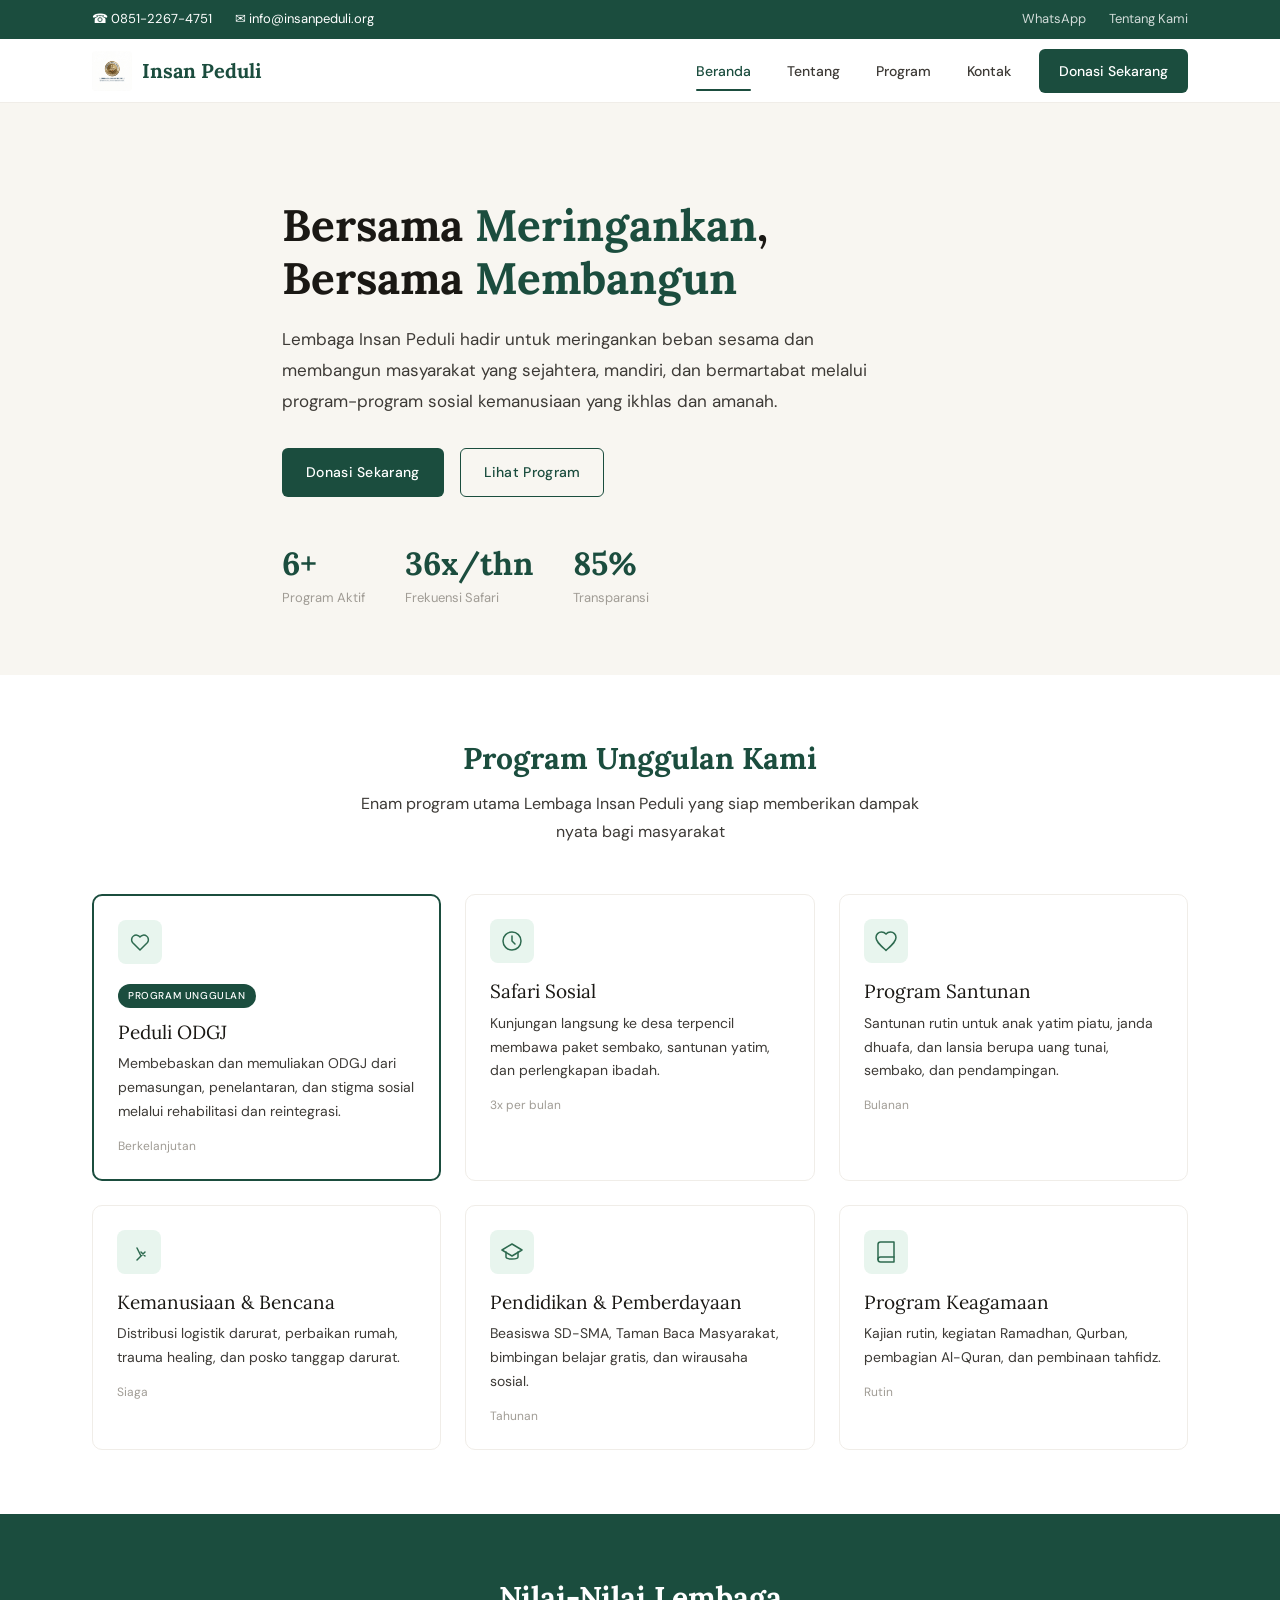
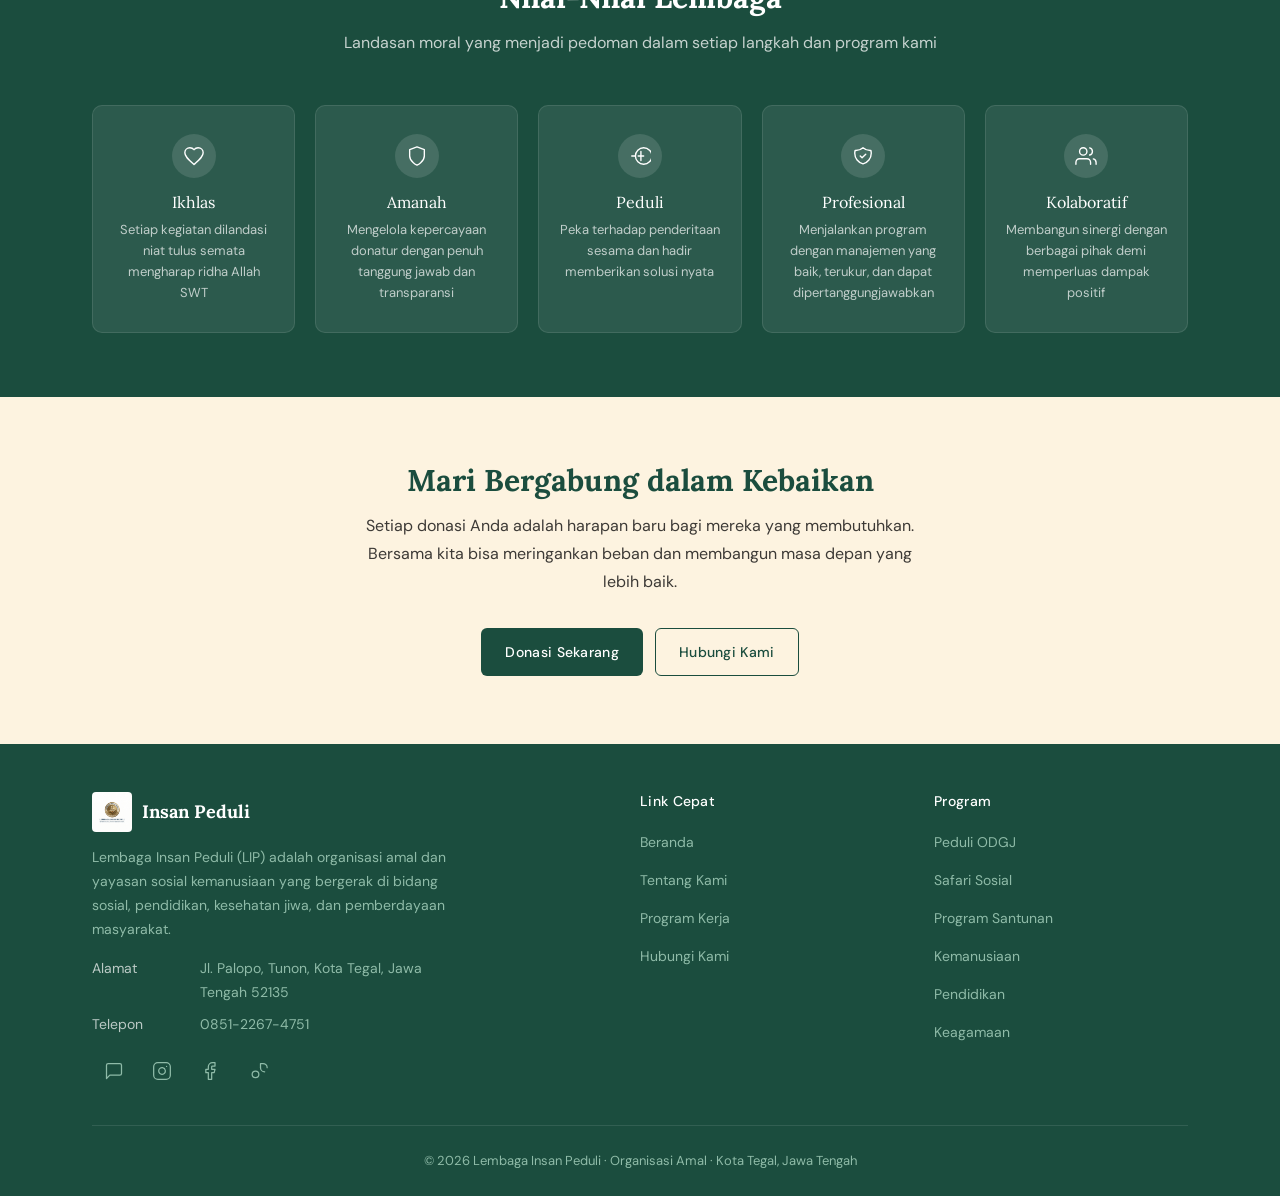
==== commit 47b4b40f: "up" ====
--- a/index.html
+++ b/index.html
@@ -4,7 +4,7 @@
   <meta charset="UTF-8">
   <meta name="viewport" content="width=device-width, initial-scale=1.0">
   <meta name="description" content="Lembaga Insan Peduli (LIP) - Yayasan Sosial Kemanusiaan. Bersama Meringankan, Bersama Membangun.">
-  <title>Lembaga Insan Peduli | Yayasan Sosial Kemanusiaan</title>
+  <title>Lembaga Insan Peduli</title>
   <link rel="stylesheet" href="css/style.css">
 </head>
 <body>
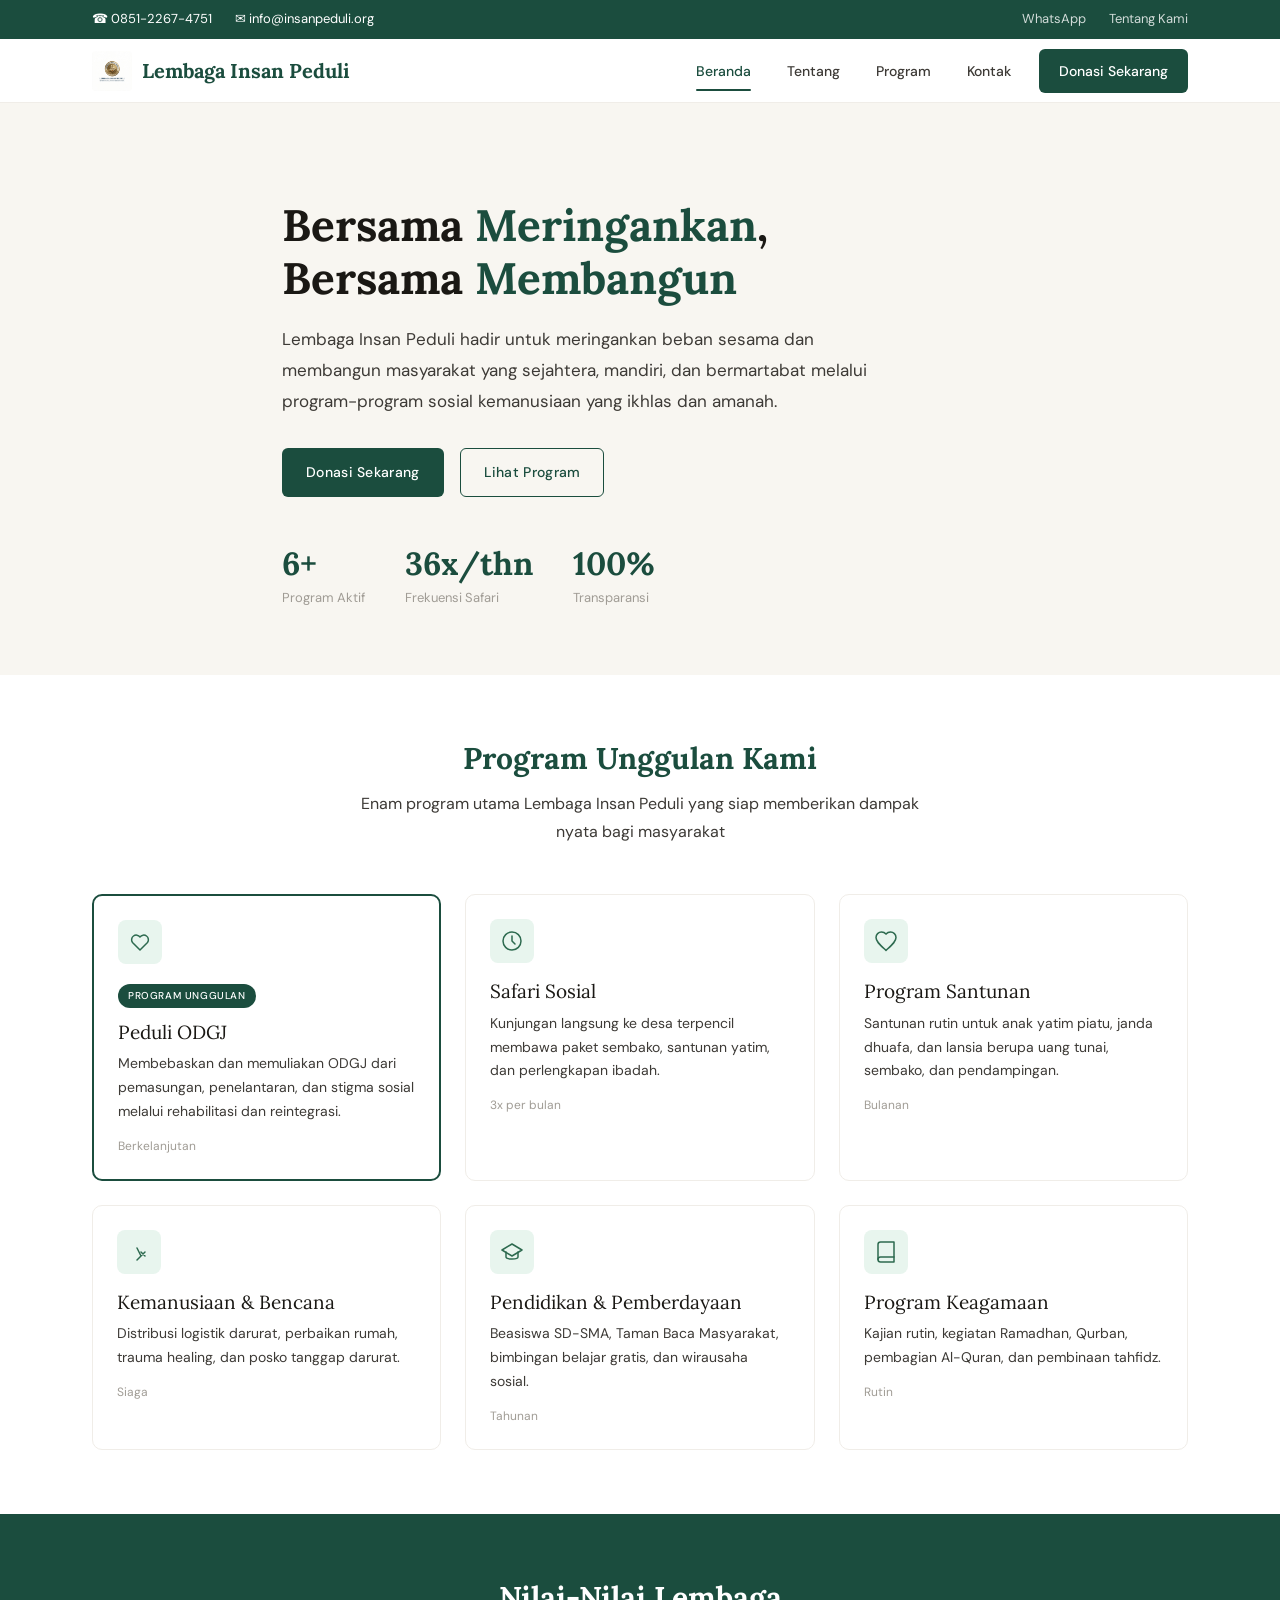
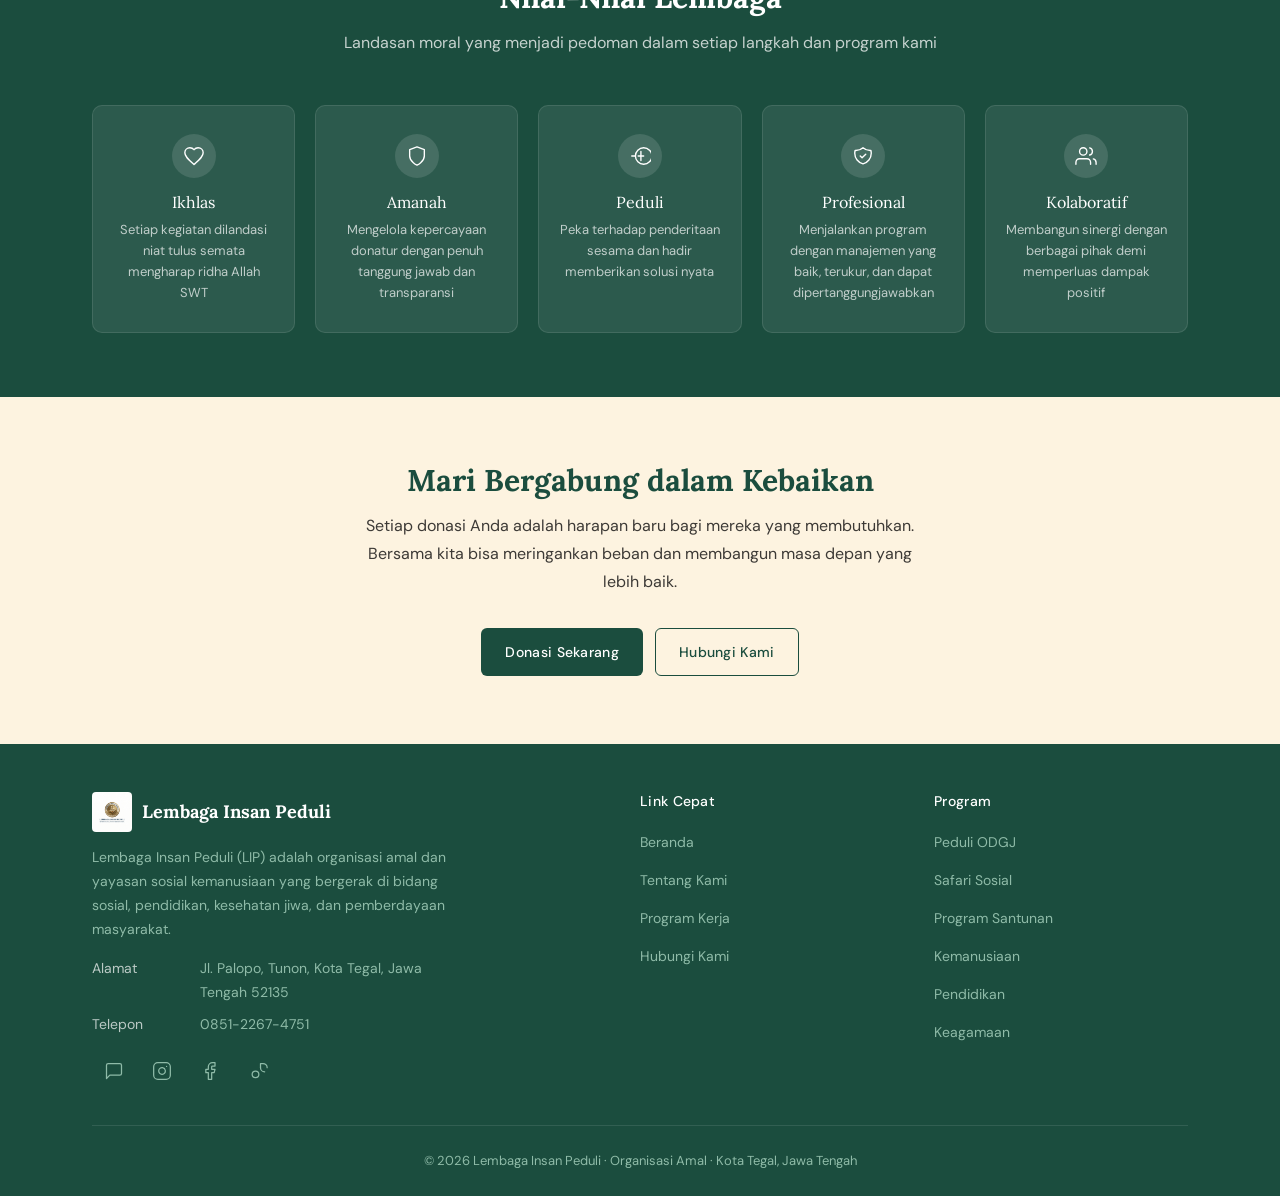
==== commit da7dffa6: "up" ====
--- a/index.html
+++ b/index.html
@@ -28,7 +28,7 @@
     <div class="container">
       <a href="index.html" class="logo">
         <img src="images/Logo/logo.jpg" alt="Logo Lembaga Insan Peduli">
-        Insan Peduli
+        Lembaga Insan Peduli
       </a>
 
       <button class="hamburger" aria-label="Menu navigasi">
@@ -226,7 +226,7 @@
         <div class="footer-brand">
           <div class="logo">
             <img src="images/Logo/logo.jpg" alt="Logo Lembaga Insan Peduli">
-            Insan Peduli
+            Lembaga Insan Peduli
           </div>
           <p>Lembaga Insan Peduli (LIP) adalah organisasi amal dan yayasan sosial kemanusiaan yang bergerak di bidang sosial, pendidikan, kesehatan jiwa, dan pemberdayaan masyarakat.</p>
           <div class="footer-contact" style="margin-top:16px;">
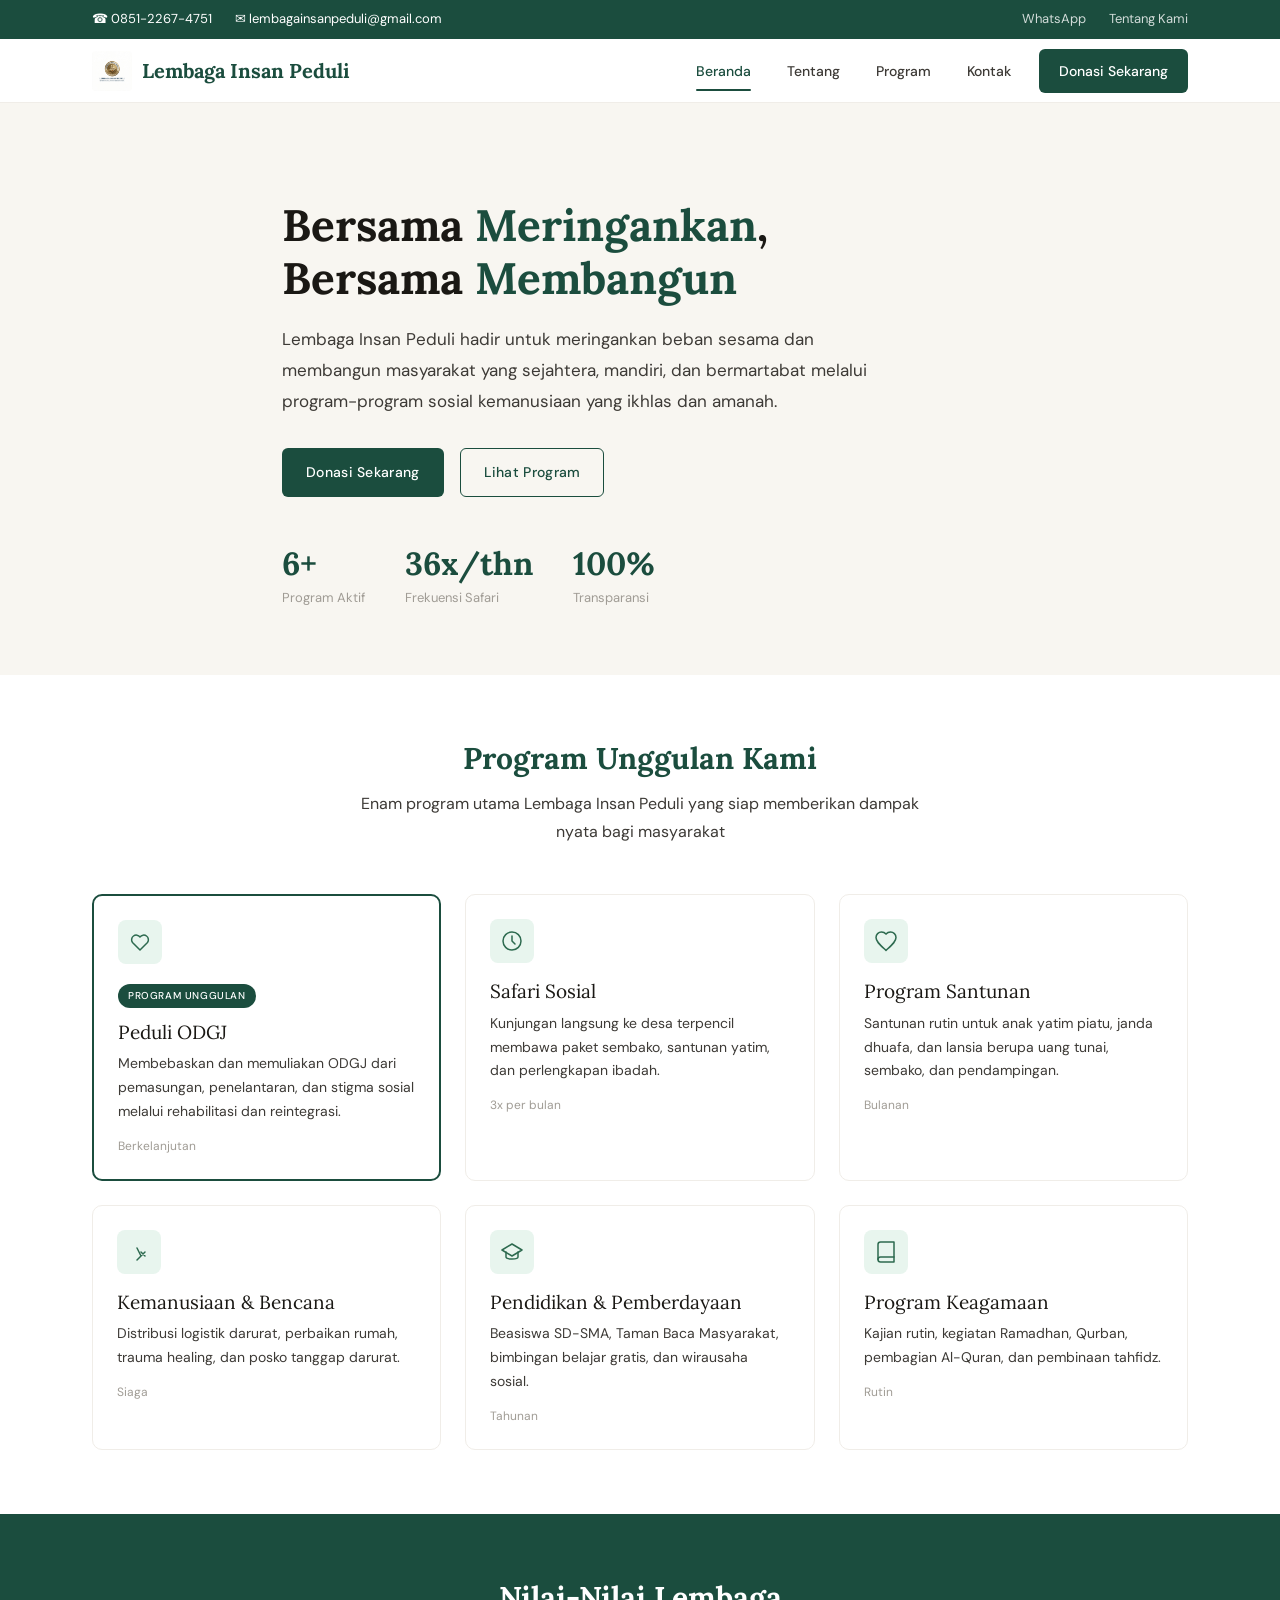
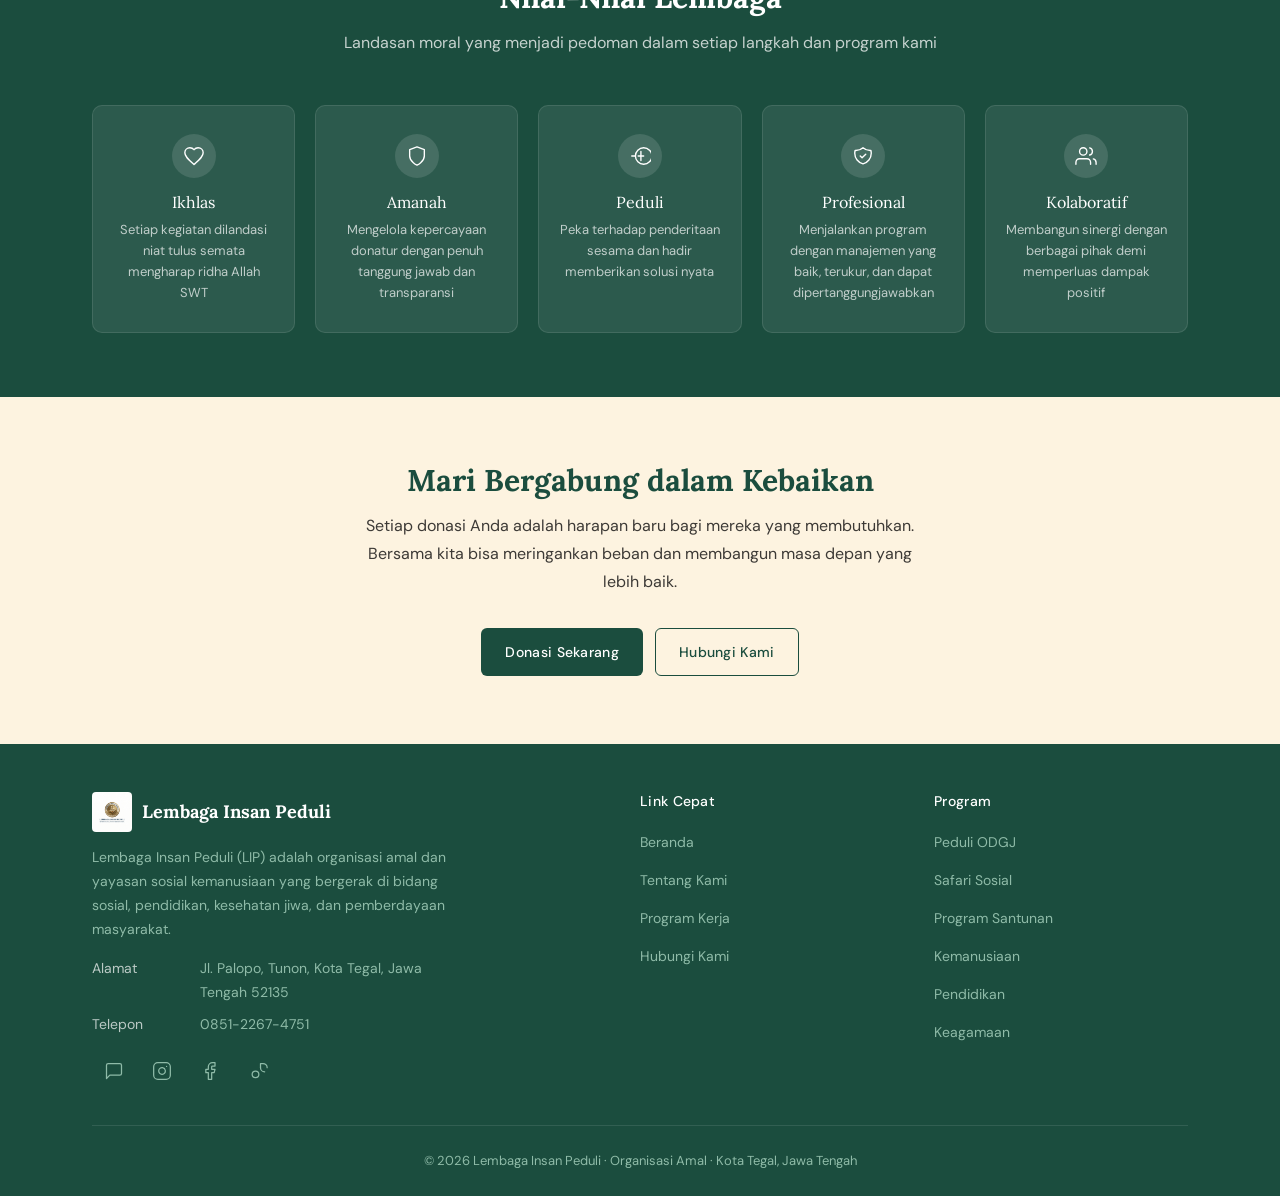
==== commit bb116197: "up" ====
--- a/index.html
+++ b/index.html
@@ -14,7 +14,7 @@
     <div class="container">
       <div class="top-bar-left">
         <span>&#9742; 0851-2267-4751</span>
-        <span>&#9993; info@insanpeduli.org</span>
+        <span>&#9993; lembagainsanpeduli@gmail.com</span>
       </div>
       <div>
         <a href="https://wa.me/6285122674751" target="_blank">WhatsApp</a>
